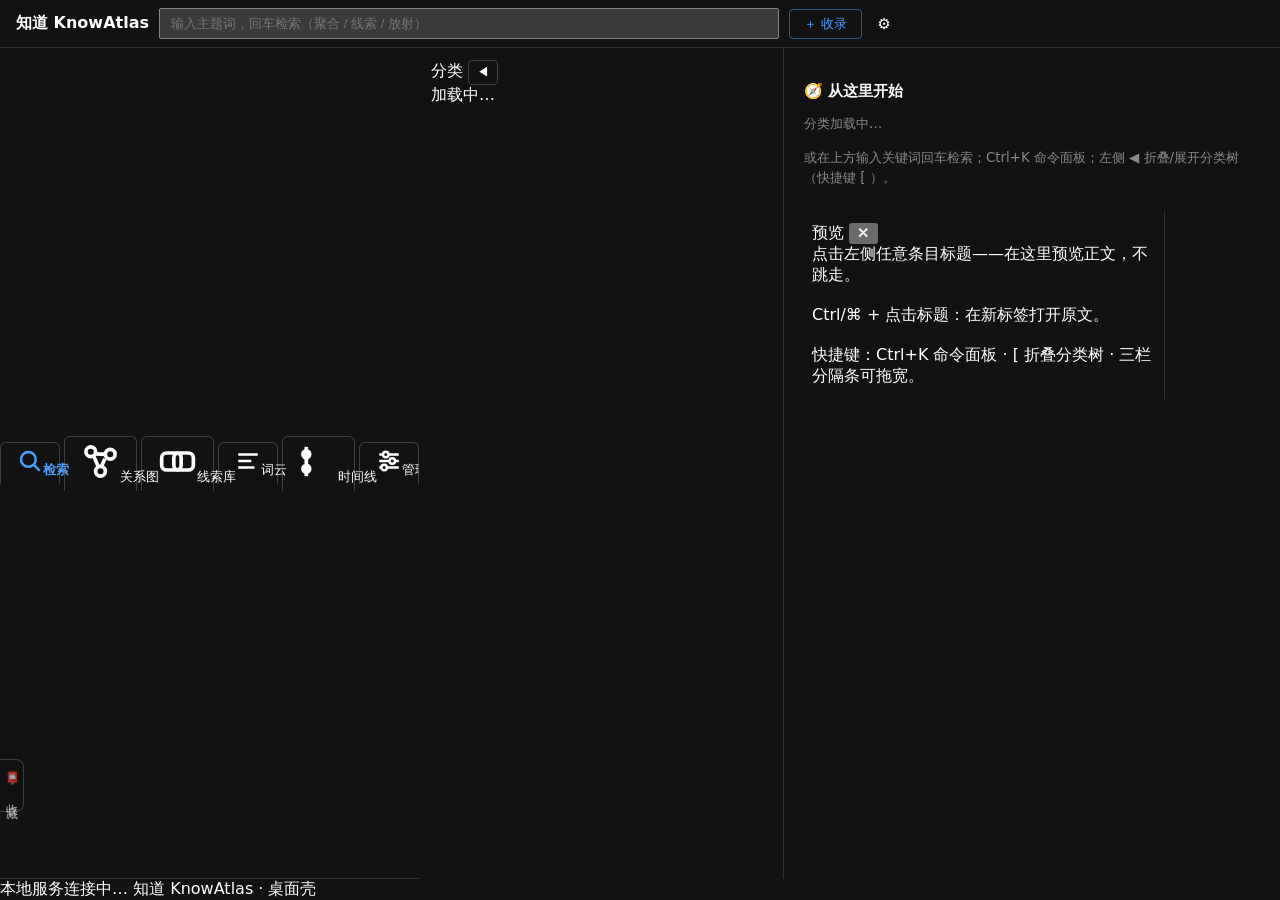
==== src/knowatlas/web/static/index.html @ 65f080da "feat(web)：条目原文站内代理——file:// 条目「打开原文」真能打开（653/1） 用户报障「反查可溯源，但打不开」：反查面板把 file://<roots 相对路径> 原样塞 href，" ====
<!doctype html>
<html lang="zh-CN">
<head>
<meta charset="utf-8">
<title>知道 KnowAtlas</title>
<style>
  :root { color-scheme: dark; }
  body { font-family: system-ui, "Microsoft YaHei", sans-serif; margin: 0;
         display: flex; flex-direction: column; height: 100vh; overflow: hidden; }
  /* 顶栏（第五十九批页签化）：品牌 + 全局搜索 + 收录 + 设置 */
  #topbar { display: flex; gap: 10px; align-items: center; padding: 8px 16px;
            border-bottom: 1px solid #8884; flex: none; }
  #brand { font-weight: 700; font-size: 16px; white-space: nowrap; }
  #search { flex: 1; max-width: 620px; box-sizing: border-box; padding: 6px 10px; }
  #ingest-btn { cursor: pointer; border: 1px solid #4a9eff88; border-radius: 4px;
                background: transparent; color: #4a9eff; font-size: 13px;
                padding: 5px 14px; white-space: nowrap; }
  #side-collapse { cursor: pointer; border: 1px solid #8886; border-radius: 4px;
                   background: transparent; color: inherit; font-size: 12px;
                   padding: 3px 8px; flex: none; }
  #settings { position: relative; flex: none; }
  #settings summary { cursor: pointer; list-style: none; font-size: 15px; padding: 2px 6px; }
  #settings summary::-webkit-details-marker { display: none; }
  #settings > div { position: absolute; right: 0; top: 28px; z-index: 80;
                    background: Canvas; border: 1px solid #8888; border-radius: 8px;
                    padding: 10px 14px; box-shadow: 0 2px 10px #0003; white-space: nowrap;
                    font-size: 13px; }
  /* 左栏：仅分类树（58 批默认折叠纪律保留，折叠键在顶栏） */
  #layout { display: flex; flex: 1; min-height: 0; }
  aside { width: 340px; flex: none; overflow: auto; border-inline-end: 1px solid #8884;
          padding: 12px; }
  body.side-hide aside { display: none; }
  aside small { color: #888; }
  main { flex: 1; display: flex; flex-direction: column; min-width: 0;
         padding: 0 16px 16px; overflow: hidden; }
  /* 页签行（第五十九批）：检索默认 / 关系图 / 串联 / 词云 / 时间线 / 管理 */
  #view-tabs { display: flex; gap: 4px; align-items: center; flex: none;
               border-bottom: 1px solid #8884; overflow-x: auto; }
  .vtab { cursor: pointer; border: 1px solid #8886; border-bottom: none;
          border-radius: 6px 6px 0 0; background: transparent; color: inherit;
          font-size: 13px; padding: 5px 16px; white-space: nowrap; flex: none; }
  .vtab.on { border-bottom: 1px solid Canvas; margin-bottom: -1px;
             font-weight: 600; color: #4a9eff; }
  .view { flex: 1; min-height: 0; overflow: auto; padding-top: 10px; }
  .view[hidden] { display: none; }
  .view iframe { width: 100%; height: 100%; border: 0; display: block; }
  #view-graph, #view-thread { padding-top: 0; }
  small { color: #888; }
  /* 管理页二级页签（第五十九批：暂存/待清理/失效/老化/已舍弃/数据管理集中；批次 70 后「时效」更名「老化」） */
  #mgmt-tabs { display: flex; gap: 4px; flex-wrap: wrap; margin-bottom: 2px; }
  .mtab { cursor: pointer; border: 1px solid #8886; border-radius: 4px;
          background: transparent; color: inherit; font-size: 12px; padding: 3px 12px; }
  .mtab.on { border-color: #4a9eff; color: #4a9eff; font-weight: 600; }
  /* 工作台子页签（检索视图内：聚合结果 / 线索 / 放射） */
  .wb-tab { cursor: pointer; border: 1px solid #8886; border-radius: 4px 4px 0 0;
            background: transparent; color: inherit; font-size: 13px; padding: 4px 12px; }
  .wb-tab.on { border-bottom-color: transparent; font-weight: 600; color: #4a9eff; }
  #wb-tabs { display: flex; gap: 4px; align-items: center; margin: 10px 0 0;
             border-bottom: 1px solid #8884; padding-bottom: 0; }
  #wb-tabs button { cursor: pointer; }
  #wb-solidify { border: 1px solid #4a9eff55; border-radius: 4px; background: none;
                 color: #4a9eff; font-size: 12px; padding: 3px 10px; margin-bottom: 4px; }
  #wb-body { padding-top: 10px; }
  .wb-radiate-focus { font-weight: 700; margin-bottom: 6px; }
  .wb-channel { margin: 10px 0 4px; font-size: 12px; color: #888;
                border-bottom: 1px dashed #8884; padding-bottom: 2px; }
  .wb-focus-btn { cursor: pointer; border: 1px solid #8886; border-radius: 4px;
                  background: transparent; color: inherit; font-size: 11px;
                  padding: 0 6px; margin-left: 6px; }
  .tree-node { margin: 2px 0 2px 12px; }
  .tree-node > .row { display: flex; align-items: center; gap: 6px; }
  .tree-node > .row > .name { cursor: pointer; }
  .tree-node > .row > .name:hover { text-decoration: underline; }
  .tree-node > .row > .name.active { font-weight: 700; }
  .tree-node > .row > .name.empty { opacity: .5; font-style: italic; }
  .tree-node > .row > .ops { display: none; gap: 2px; }
  .tree-node > .row:hover > .ops { display: inline-flex; }
  .ops button { cursor: pointer; border: 1px solid #8886; border-radius: 4px;
                background: transparent; color: inherit; font-size: 11px;
                padding: 0 4px; }
  .crumb { margin-bottom: 10px; }
  /* 空状态首页（大类快捷入口） */
  #home-board { padding: 24px 4px; }
  #home-board .hb-title { font-size: 15px; font-weight: 600; margin-bottom: 14px; }
  #home-board .hb-cats { display: flex; flex-wrap: wrap; gap: 8px; margin-bottom: 14px; max-width: 720px; }
  #home-board .hb-cats button { cursor: pointer; padding: 8px 14px; border-radius: 6px;
    border: 1px solid #8886; background: transparent; color: inherit; font-size: 13px; }
  #home-board .hb-cats button:hover { border-color: #4a9eff; color: #4a9eff; }
  #home-board .hb-cats button .n { opacity: .55; font-size: 11px; margin-left: 6px; }
  .crumb span { cursor: pointer; color: #4a9eff; }
  .entry { margin: 8px 0; padding: 6px 8px; border: 1px solid #8884; border-radius: 6px; }
  .entry a { font-weight: 600; }
  /* 知识集分组（第六十批）：组头 = 成员自身信号（共享词/分类/host/摘句） */
  .set-group { border: 1px solid #8884; border-inline-start: 3px solid #4a9eff;
               border-radius: 6px; padding: 6px 10px 2px; margin: 12px 0; }
  .set-head { display: flex; flex-wrap: wrap; gap: 4px 6px; align-items: baseline;
              margin-bottom: 4px; }
  .set-head .badge { margin-left: 0; }
  .sig-word { color: #2b8fb3; border-color: #2b8fb366; }
  .sig-category { color: #4a9eff; border-color: #4a9eff66; }
  .sig-host { color: #8d5aa8; border-color: #8d5aa866; }
  .set-excerpt { font-size: 12px; color: #888; margin: 2px 0 8px; }
  .set-note { display: block; margin-bottom: 6px; }
  /* 分类浏览集分组切换条（批次 72 ①） */
  .cat-agg-bar { display: flex; align-items: center; gap: 10px; margin-bottom: 6px; }
  .cat-agg-bar button { cursor: pointer; font-size: 12px; color: #4a9eff;
                        background: none; border: 1px solid #4a9eff55;
                        border-radius: 4px; padding: 1px 8px; }
  .cat-agg-bar .set-note { margin-bottom: 0; }
  .badge { display: inline-block; font-size: 11px; border: 1px solid #8886;
           border-radius: 4px; padding: 0 4px; margin-left: 6px; color: #888; }
  .cat-chip { display: inline-block; font-size: 11px; color: #4a9eff;
              border: 1px dashed #4a9eff66; border-radius: 4px; padding: 0 6px;
              margin-left: 6px; cursor: pointer; }
  .cat-chip:hover { background: #4a9eff22; }
  /* 脑图内路径面包屑（批次 68）：emmx 节点条目的同图上下文 */
  .mind-path { display: inline-block; font-size: 11px; color: #c58aff;
               border: 1px dotted #c58aff55; border-radius: 4px;
               padding: 0 6px; margin-left: 6px; }
  /* ③默认聚合呈现（批次 67）：条目=方案级，点级收进可展开区（两层形态共存） */
  .pt-block { margin-top: 3px; font-size: 12px; }
  .pt-toggle { color: #35c28f; cursor: pointer; user-select: none; }
  .pt-toggle:hover { text-decoration: underline; }
  .pt-item { border-left: 2px solid #35c28f66; margin: 5px 0; padding: 2px 0 2px 8px; }
  .pt-item .badge { margin-left: 4px; }
  .pt-text { color: #aaa; white-space: pre-wrap; word-break: break-word;
             max-height: 180px; overflow-y: auto; margin-top: 2px; }
  /* ④一键合并/拆开（批次 67）：emmx 形态人工裁决按钮（hover 显现，同 move-btn） */
  .rejudge-btn { cursor: pointer; border: 1px solid #d5a02199; border-radius: 4px;
              background: transparent; color: #d5a021; font-size: 11px;
              padding: 0 6px; margin-left: 6px; display: none; }
  .entry:hover .rejudge-btn { display: inline-block; }
  .tree-node > .row > .name.flash { animation: catflash 1.1s ease 2; }
  @keyframes catflash { 0%, 100% { background: transparent; }
                        45% { background: #4a9eff55; } }
  .move-btn, .reject-btn { cursor: pointer; border: 1px solid #8886; border-radius: 4px;
              background: transparent; color: inherit; font-size: 11px;
              padding: 0 6px; margin-left: 6px; display: none; }
  .entry:hover .move-btn, .entry:hover .reject-btn { display: inline-block; }
  .confirm-btn { cursor: pointer; border: 1px solid #4a9eff66; border-radius: 4px;
              background: transparent; color: #4a9eff; font-size: 11px;
              padding: 0 6px; margin-left: 6px; display: none; }
  .entry:hover .confirm-btn { display: inline-block; }
  /* 人工校正：拖拽落点提示 + 多选模式（第五十二批） */
  .tree-node > .row > .name.drop-hint { outline: 2px dashed #4a9eff; outline-offset: 1px; }
  .entry { cursor: default; }
  .entry .sel-cb { display: none; margin-right: 6px; vertical-align: -2px; }
  body.multiselect .entry .sel-cb { display: inline-block; }
  #bulk-bar { position: fixed; left: 50%; transform: translateX(-50%); bottom: 14px;
              background: Canvas; border: 1px solid #8888; border-radius: 8px;
              padding: 8px 14px; display: none; gap: 10px; align-items: center;
              box-shadow: 0 2px 10px #0003; z-index: 50; font-size: 13px; }
  body.multiselect #bulk-bar, #bulk-bar.has-sel { display: flex; }
  /* 批次 106：页面新鲜度——与服务器 Last-Modified 对不上就标红，防「改了看不到」 */
  #st-build { font-size: 11px; color: var(--text-3); }
  #st-build.stale { color: #e5534b; font-weight: 600; }
  #bulk-bar button { cursor: pointer; border: 1px solid #8886; border-radius: 4px;
                     background: transparent; color: inherit; padding: 2px 10px; }
  #bulk-bar button.primary { border-color: #4a9eff88; color: #4a9eff; }
  #filter { margin: 8px 0; }
  /* 待审区（批次 103）：书签批量审查工具条 / 分组头 / 下一步提示 */
  .pt-bar { display: flex; gap: 8px; align-items: center; flex-wrap: wrap;
            margin: 6px 0 8px; font-size: 12px; }
  .pt-bar input[type=text] { padding: 3px 8px; border: 1px solid #8886; border-radius: 4px;
                             background: transparent; color: inherit; min-width: 220px; font-size: 12px; }
  .pt-bar select { padding: 3px 6px; border: 1px solid #8886; border-radius: 4px;
                   background: Canvas; color: inherit; font-size: 12px; }
  .pt-bar button, .pt-grp button { cursor: pointer; border: 1px solid #8886; border-radius: 4px;
                                   background: transparent; color: inherit; padding: 2px 8px; font-size: 12px; }
  .pt-grp { display: flex; gap: 8px; align-items: center; margin: 12px 0 4px;
            padding-bottom: 3px; border-bottom: 1px dashed #8884;
            font-size: 12px; color: var(--text-3); }
  .pt-grp b { font-weight: 600; color: var(--text-2, inherit); }
  .pt-next { border: 1px solid #4a9eff88; border-radius: 6px; padding: 8px 10px;
             margin: 6px 0 10px; font-size: 12px; line-height: 1.8; background: #4a9eff12; }
  .pt-next code { display: block; font-size: 12px; margin: 2px 0; }
  /* 词云视图（第四十三批） */
  .cloud-scope { font-size: 13px; margin: 4px 0 10px; }
  .cloud-cats { margin-bottom: 12px; }
  .cloud-cat { cursor: pointer; margin: 0 6px 6px 0; padding: 4px 10px; font-size: 13px;
               border: 1px solid #8886; border-radius: 12px; background: transparent;
               color: inherit; }
  .cloud-cat:hover { border-color: #4a9eff; color: #4a9eff; }
  .cloud-words { line-height: 1.9; margin-bottom: 12px; }
  .cloud-word { cursor: pointer; margin: 0 10px 4px 0; display: inline-block; }
  .cloud-word:hover { text-decoration: underline; }
  #cloud-facet .entry { margin: 4px 0; }
  /* 时间线视图（第四十四批） */
  .tl-scope { font-size: 13px; margin: 4px 0 10px; }
  .tl-gran { cursor: pointer; margin: 0 4px; padding: 2px 8px; font-size: 12px;
             border: 1px solid #8886; border-radius: 10px; background: transparent; color: inherit; }
  .tl-gran.on { border-color: #4a9eff; color: #4a9eff; }
  #tl-chart { width: 100%; height: 280px; margin: 4px 0 10px; }
  .tl-stale { font-size: 13px; margin-top: 14px; border-top: 1px solid #8884; padding-top: 10px; }
  .tl-branch { display: flex; align-items: center; gap: 8px; margin: 5px 0; flex-wrap: wrap; }
  .tl-branch .nm { font-weight: 600; }
  .tl-branch .age { color: #d1495b; font-size: 12px; }
  .tl-locate { cursor: pointer; font-size: 12px; padding: 2px 8px;
               border: 1px solid #8886; border-radius: 10px; background: transparent; color: inherit; }
  .tl-locate:hover { border-color: #4a9eff; color: #4a9eff; }
  #tl-bucket .entry { margin: 4px 0; }
  /* bookmarklet 左缘小书签坞（第五十九批）：默认收缩、悬停展开（用户批注） */
  #bm-dock { position: fixed; left: 0; bottom: 88px; z-index: 70; }
  #bm-tab { writing-mode: vertical-rl; letter-spacing: 3px; font-size: 12px;
            background: Canvas; border: 1px solid #8888; border-left: none;
            border-radius: 0 8px 8px 0; padding: 10px 3px; cursor: pointer; opacity: .7; }
  #bm-dock:hover #bm-tab { opacity: 1; }
  #bm-panel { display: none; position: absolute; left: 26px; bottom: 0; width: 260px;
              background: Canvas; border: 1px solid #8888; border-radius: 8px;
              padding: 10px 12px; box-shadow: 0 2px 10px #0003; font-size: 13px; }
  #bm-dock:hover #bm-panel, #bm-dock.dragging #bm-panel { display: block; }
  #bm-panel a { display: block; margin: 6px 0; }
  dialog { border: 1px solid #8888; border-radius: 8px; padding: 16px;
           background: Canvas; color: CanvasText; min-width: 320px; }
  dialog::backdrop { background: rgba(0,0,0,.5); }
  dialog input { width: 100%; box-sizing: border-box; padding: 6px; margin: 8px 0; }
  dialog .btns { display: flex; gap: 8px; justify-content: flex-end; }
  dialog button { cursor: pointer; padding: 4px 12px; }
</style>
<link rel="stylesheet" href="/tokens.css">
<link rel="stylesheet" href="/components.css">
<link rel="stylesheet" href="/ui.css">
</head>
<body>
<header id="topbar">
  <span class="tb-drag pywebview-drag-region" id="brand">知道 KnowAtlas</span>
  <input id="search" placeholder="输入主题词，回车检索（聚合 / 线索 / 放射）" autocomplete="off">
  <button id="ingest-btn" title="同 kadd：抓正文 → 归类 → 索引">＋ 收录</button>
  <details id="settings">
    <summary title="设置">⚙</summary>
    <div>
      <label style="display:block;cursor:pointer;user-select:none">
        <input type="checkbox" id="show-empty-cats"> 显示空分类
      </label>
    </div>
  </details>
  <span class="tb-drag tb-spacer pywebview-drag-region"></span>
  <span class="win-ctrls" id="win-ctrls" hidden>
    <button class="wc-btn" id="wc-min" title="最小化">
      <svg width="11" height="11" viewBox="0 0 12 12"><path d="M1 6h10" stroke="currentColor" stroke-width="1"/></svg>
    </button>
    <button class="wc-btn" id="wc-max" title="最大化 / 还原">
      <svg width="11" height="11" viewBox="0 0 12 12"><rect x="1.5" y="1.5" width="9" height="9" rx="1.5" fill="none" stroke="currentColor" stroke-width="1"/></svg>
    </button>
    <button class="wc-btn wc-close" id="wc-close" title="关闭">
      <svg width="11" height="11" viewBox="0 0 12 12"><path d="M2.5 2.5l7 7M9.5 2.5l-7 7" stroke="currentColor" stroke-width="1"/></svg>
    </button>
  </span>
</header>
<div id="layout">
<nav id="view-tabs">
  <button class="vtab on" data-view="search"><svg viewBox="0 0 16 16" fill="none" stroke="currentColor" stroke-width="1.5"><circle cx="7" cy="7" r="4.5"/><path d="M10.5 10.5 14 14"/></svg>检索</button>
  <button class="vtab" data-view="graph"><svg viewBox="0 0 16 16" fill="none" stroke="currentColor" stroke-width="1.5"><circle cx="4" cy="4" r="2"/><circle cx="12" cy="5" r="2"/><circle cx="8" cy="12" r="2"/><path d="M5.8 4.9 10.2 5.1M5.3 5.9 7 10M9.8 6.9 8.4 10"/></svg>关系图</button>
  <button class="vtab" data-view="thread"><svg viewBox="0 0 16 16" fill="none" stroke="currentColor" stroke-width="1.5"><rect x="1.5" y="4.5" width="8" height="7" rx="2"/><rect x="6.5" y="4.5" width="8" height="7" rx="2"/></svg>线索库</button>
  <button class="vtab" data-view="cloud"><svg viewBox="0 0 16 16" fill="none" stroke="currentColor" stroke-width="1.5"><path d="M2 4h12M2 8h8M2 12h10"/></svg>词云</button>
  <button class="vtab" data-view="timeline"><svg viewBox="0 0 16 16" fill="none" stroke="currentColor" stroke-width="1.5"><path d="M3 2v12"/><circle cx="3" cy="5" r="1.4"/><circle cx="3" cy="11" r="1.4"/></svg>时间线</button>
  <button class="vtab" data-view="mgmt"><svg viewBox="0 0 16 16" fill="none" stroke="currentColor" stroke-width="1.5"><path d="M2 4h12M2 8h12M2 12h12"/><circle cx="6" cy="4" r="1.7" fill="#12151C"/><circle cx="10" cy="8" r="1.7" fill="#12151C"/><circle cx="5" cy="12" r="1.7" fill="#12151C"/></svg>管理</button>
</nav>
<aside>
  <div class="side-head">
    <span class="side-title" title="分类树：点击下钻；悬停节点出现管理按钮；可拖条目到节点改挂">分类</span>
    <button id="side-collapse" title="收起分类树（快捷键 [ ）">◀</button>
  </div>
  <div id="tree">加载中…</div>
</aside>
<div class="col-split" id="side-split" title="拖动调整分类树宽度"></div>
<main>
  <section id="view-search" class="view view-split">
    <div id="search-col">
      <div id="crumb"></div>
      <select id="filter" style="display:none">
        <option value="">全部来源</option>
        <option value="bookmark">书签</option>
        <option value="manual">手动</option>
      </select>
      <!-- 空状态首页（2026-10-22 用户抽检反馈「啥也没有」）：左栏收起时
           主区给大类快捷入口兜底——点击展开左栏并进入该类；任何检索/分类交互后整板被
           renderEntries 覆盖，不再复活（与原一行提示同生命周期） -->
      <div id="hits" class="entry-host">
        <div id="home-board">
          <div class="hb-title">🧭 从这里开始</div>
          <div id="hb-cats" class="hb-cats"><small>分类加载中…</small></div>
          <small>或在上方输入关键词回车检索；Ctrl+K 命令面板；左侧 ◀ 折叠/展开分类树（快捷键 [ ）。</small>
        </div>
      </div>
    </div>
    <div class="col-split" id="pv-split" title="拖动调整预览面板宽度"></div>
    <!-- 预览面板（第七十五批：原对话框改为右侧常驻栏——默认展开，可收起；
         点任意条目标题在此预览正文，不跳走；⌘/Ctrl+点击仍在新标签打开原文） -->
    <aside id="preview-panel">
      <div class="pv-head">
        <span class="pv-title" id="pv-title">预览</span>
        <a class="pv-open" id="pv-open" href="#" target="_blank" rel="noopener" hidden>打开原文 ↗</a>
        <button class="pv-close" id="pv-close" title="收起预览面板（命令面板里可重新打开）">✕</button>
      </div>
      <div id="pv-meta"></div>
      <div id="pv-mtree" hidden></div>
      <div id="pv-empty">点击左侧任意条目标题——在这里预览正文，不跳走。<br><br>Ctrl/⌘ + 点击标题：在新标签打开原文。<br><br>快捷键：Ctrl+K 命令面板 · [ 折叠分类树 · 三栏分隔条可拖宽。</div>
      <pre id="pv-body" hidden></pre>
    </aside>
  </section>
  <section id="view-graph" class="view" hidden>
    <iframe id="graph-frame" data-src="/graph.html" title="知识关系图"></iframe>
  </section>
  <section id="view-thread" class="view" hidden>
    <iframe id="thread-frame" data-src="/thread.html" title="线索库"></iframe>
  </section>
  <section id="view-cloud" class="view" hidden>
    <div id="cloud-view" class="entry-host"></div>
  </section>
  <section id="view-timeline" class="view" hidden>
    <div id="timeline-view" class="entry-host"></div>
  </section>
  <section id="view-mgmt" class="view" hidden>
    <nav id="mgmt-tabs">
      <button class="mtab" data-sub="staged">📥 暂存区</button>
      <button class="mtab" data-sub="pending">🆕 待审</button>
      <button class="mtab" data-sub="nonk">🔬 待清理</button>
      <button class="mtab" data-sub="dead">☠️ 失效链接</button>
      <button class="mtab" data-sub="fresh">⏳ 老化候选</button>
      <button class="mtab" data-sub="errata">🩹 勘误裁决</button>
      <button class="mtab" data-sub="rejected">🗑️ 已舍弃</button>
      <button class="mtab" data-sub="data">🛠 数据管理</button>
    </nav>
    <label id="ms-entry" title="进入多选模式：条目左侧出现复选框，底部浮动条提供 转正 / 舍弃 / 合并 / 移到 / AI 起名"
           style="display:inline-flex;align-items:center;gap:5px;font-size:12px;
                  margin:6px 0 0;cursor:pointer;color:var(--text-3)">
      <input type="checkbox" id="ms-entry-cb"> 多选（批量操作）
    </label>
    <div id="mgmt-desc" style="font-size:12px;color:var(--text-3);margin:8px 0"></div>
    <div id="mgmt-body" class="entry-host"></div>
  </section>
</main>
</div>
<footer class="shell-status">
  <span class="st-dot" id="st-dot"></span>
  <span id="st-text">本地服务连接中…</span>
  <span id="st-build" title="页面文件的构建时间；标红说明浏览器里还是旧页面，Ctrl+F5 刷新"></span>
  <span class="st-sp"></span>
  <span>知道 KnowAtlas · 桌面壳</span>
</footer>
<div id="bulk-bar">
  <label style="cursor:pointer"><input type="checkbox" id="ms-toggle" style="vertical-align:-2px"> 多选</label>
  <span id="ms-count">已选 0</span>
  <button id="ms-move" class="primary">移到…</button>
  <button id="ms-activate" title="批量转正：待审→入库消费面（批次 68）">✅ 转正</button>
  <button id="ms-reject" title="批量舍弃：→ 已舍弃，30 天冷却可反悔">🗑 舍弃</button>
  <button id="ms-merge" title="合并为一条（批次 71）：选中的第一条为主条目，其余的链接/知识点/分类全部归它，主条目之外的置已舍弃">⇒合并</button>
  <button id="ms-autoname" title="AI 起名（批次 71）：按正文生成知识化短名（默认提示词，可改）；已有名字的跳过">✨AI 起名</button>
  <button id="ms-cancel">取消</button>
</div>
<!-- 命令面板（第七十五批：Ctrl/Cmd+K）。pywebview 原生应用菜单仅 macOS 生效
     （__app__），Windows 桌面壳不可用且菜单栏形态过时——命令面板是替代入口，
     全部派发既有函数，零业务改动。 -->
<div id="cmdk" hidden>
  <div class="cmdk-box">
    <input id="cmdk-input" placeholder="输入命令…（↑↓ 选择 · 回车执行 · Esc 关闭）" autocomplete="off">
    <div id="cmdk-list"></div>
  </div>
</div>
<!-- 三栏拖拽期全屏掩体：拦截 mousemove，防 graph/thread iframe 吞事件 -->
<div id="resize-mask" hidden></div>
<!-- 预览面板收起后的右缘还原键 -->
<button id="pv-restore" hidden title="展开预览面板">◀ 预览</button>
<!-- bookmarklet 左缘小书签坞（第五十九批）：默认收缩到左缘，悬停展开显示用途；
     拖到书签栏后任意网页一键收录。拖拽期间保持展开。 -->
<div id="bm-dock">
  <div id="bm-tab" title="收藏小书签">📮 收藏</div>
  <div id="bm-panel">
    <b>📮 收藏小书签</b>
    <a id="bookmarklet" href="#" title="把本链接拖到浏览器书签栏">📮 收藏小书签（拖到书签栏）</a>
    <small>拖到浏览器书签栏后，在任意网页点它一下即收进本库（走同 kadd 的抓取 → 归类链路）。</small>
  </div>
</div>
<dialog id="move-dialog">
  <form method="dialog" id="move-form">
    <div id="move-title" style="font-weight:600"></div>
    <input id="move-input" list="catlist" placeholder="输入或从列表选择分类路径" autocomplete="off">
    <datalist id="catlist"></datalist>
    <label style="display:block;font-size:12px;margin-top:6px;cursor:pointer">
      <input type="checkbox" id="move-keep" style="vertical-align:-2px"> 保留原挂接（多父挂接——同一知识挂到多个分支）
    </label>
    <div class="btns">
      <button type="button" id="move-cancel">取消</button>
      <button type="submit" id="move-ok">确定</button>
    </div>
  </form>
</dialog>
<dialog id="ingest-dialog">
  <div style="font-weight:600;margin-bottom:4px">＋ 收录网页</div>
  <input id="add-url" placeholder="粘贴 http(s) 网址，手动收录（同 kadd：抓正文→归类→入树）" autocomplete="off">
  <div id="add-url-out" style="font-size:12px;color:var(--text-3);margin:8px 0;word-break:break-all"></div>
  <div class="btns">
    <button type="button" id="ingest-close">关闭</button>
    <button type="button" id="add-url-btn">收录</button>
  </div>
</dialog>
<script src="/ui.js?v=20261026"></script>
<script src="/vendor/echarts.min.js"></script>
<script>
// 原文链接口径（2026-10-26 P4 后置项 B，实现见 ui.js）：file:// 走站内代理
// /api/entries/<id>/file，http(s) 直开，emmx:// 等不出链接（退化为纯文本）。
// 兜底：ui.js 被浏览器缓存成旧版时不至于整页 TypeError（退化为不出链接）。
const rawHref = ka.rawHref || (() => "");
const linkOrText = ka.linkOrText || (function (href, labelHtml, attrs) {
  return href
    ? '<a href="' + href + '" target="_blank" rel="noopener"' + (attrs || "") + ">"
      + labelHtml + "</a>"
    : "<span>" + labelHtml + "</span>";
});
let pathToId = {};     // 派生路径 → 分类 id（供移动/合并输入目标）
let currentCat = null; // 当前选中分类 id
let refreshCurrent = null; // 当前视图刷新器——写操作成功后局部刷新，不跳转
let showEmptyCats = localStorage.getItem("knowatlas-show-empty") === "1"; // 空分类默认不占视线
let curView = "search";    // 当前顶层页签
let mgmtCurrent = "staged"; // 管理页当前子页签

function token() { return localStorage.getItem("knowatlas_token") || ""; }
// 页面打开时向服务端要一次同源写凭据（服务端种 HttpOnly Cookie，浏览器自动携带）。
// 令牌由服务端环境变量决定，用户**不需要手工填任何令牌**。
let sessionInfo = {};
async function ensureSession() {
  try { sessionInfo = await (await fetch("/api/session")).json(); } catch { sessionInfo = {}; }
  return sessionInfo;
}
async function writeJSON(url, body) {
  // 兜底：仅当服务端未配置令牌（理论上 serve 启动即自动生成，实践中不会发生）
  if (sessionInfo && sessionInfo.configured === false) {
    const t = await ka.prompt("服务端未读到写令牌环境变量，无法写操作。\n请在启动 serve 的终端查看令牌提示。");
    if (t === null) return { __aborted: true };
    localStorage.setItem("knowatlas_token", t.trim());
  }
  const r = await fetch(url, { method: "POST",
    headers: { "Content-Type": "application/json", "X-KnowAtlas-Token": token() },
    body: JSON.stringify(body) });
  const data = await r.json().catch(() => ({}));
  if (r.status === 403 && data && data.error && data.error.code === "FORBIDDEN") {
    // 凭据失效（例如 serve 重启后换了令牌）——重取一次会话再试，仍失败才提示
    await ensureSession();
    const retry = await fetch(url, { method: "POST",
      headers: { "Content-Type": "application/json" }, body: JSON.stringify(body) });
    if (retry.ok) return retry.json();
  }
  // 非 2xx 且无 error 字段（FastAPI 默认 404/500 是 {"detail": ...}）——
  // 规范化成 error 结构，防调用方 !res.error 误判成功（第五十一批修：
  // confirm-category 404 在旧后端进程上曾显示"✓已确认"假成功）
  if (!r.ok && data && !data.error) {
    data.error = { code: "HTTP_" + r.status, message: data.detail || ("HTTP " + r.status) };
  }
  return data;
}

async function loadTree() {
  const data = await (await fetch("/api/tree")).json();
  pathToId = {};
  // 下拉（移动/合并目标）只收非空分类——把条目搬进/合进空分类没有意义；
  // count 缺失（旧后端进程）时放行，不误杀
  const collect = (nodes) => { for (const n of nodes) {
    if (n.count === undefined || n.count > 0) pathToId[n.path] = n.id;
    collect(n.children); } };
  collect(data.tree);
  document.getElementById("catlist").innerHTML =
    Object.keys(pathToId).map(p => `<option value="${p}">`).join("");
  const box = document.getElementById("tree");
  box.textContent = "";
  const render = (nodes, parent, prefix) => {
    for (const n of nodes) {
      if (n.count === 0 && !showEmptyCats) continue;  // 空枝默认隐藏（count 缺失≠空，防旧后端误杀）
      const div = document.createElement("div");
      div.className = "tree-node";
      const row = document.createElement("div"); row.className = "row";
      const name = document.createElement("span");
      const path = prefix ? `${prefix}/${n.name}` : n.name;
      name.className = "name" + (n.id === currentCat ? " active" : "")
                     + (n.count === 0 ? " empty" : "");
      if (n.count === 0) name.title = "该分类（含子分类）下暂无 active 条目";
      name.textContent = n.name;
      name.onclick = () => showCategory(n.id);
      nodeEls[n.id] = name;  // 双向联动②：供条目徽标点击时定位
      name.dataset.path = path;  // 拖拽落点（第五十二批）：条目拖到节点=改挂该分类
      name.addEventListener("dragover", e => { e.preventDefault(); name.classList.add("drop-hint"); });
      name.addEventListener("dragleave", () => name.classList.remove("drop-hint"));
      name.addEventListener("drop", e => {
        e.preventDefault(); name.classList.remove("drop-hint");
        const ids = JSON.parse(e.dataTransfer.getData("text/knowatlas-ids") || "[]");
        if (ids.length) opRecategorize(ids, "", path);
      });
      const ops = document.createElement("span"); ops.className = "ops";
      const mk = (label, title, fn) => {
        const b = document.createElement("button");
        b.textContent = label; b.title = title; b.onclick = (e) => { e.stopPropagation(); fn(n); };
        return b;
      };
      ops.appendChild(mk("＋", "新建子分类", opAddChild));
      ops.appendChild(mk("✎", "重命名", opRename));
      ops.appendChild(mk("⇄", "移动到另一分类（输入目标路径）", opMove));
      ops.appendChild(mk("⇒", "合并进另一分类（输入目标路径）", opMerge));
      row.appendChild(name); row.appendChild(ops);
      div.appendChild(row);
      parent.appendChild(div);
      render(n.children, div, path);
    }
  };
  render(data.tree, box, "");
  if (!data.tree.length) box.innerHTML = "<small>暂无分类；用 kadd / ksync 收录第一批条目。</small>";
  return data;  // 供启动时空状态首页取大类清单（一次请求两用）
}

// 空状态首页：左栏默认收起时的主区兜底（见 HTML 内注释）；只在启动渲染一次，
// 之后 renderEntries 整体覆盖 #hits，本板自然消失
function renderHomeBoard(topNodes) {
  const cats = document.getElementById("hb-cats");
  if (!cats) return;   // 已被检索/分类结果覆盖
  if (!topNodes.length) { cats.innerHTML = "<small>暂无分类；用顶部「＋ 收录」或 kadd 收录第一批条目。</small>"; return; }
  const total = topNodes.reduce((s, n) => s + (n.count || 0), 0);
  document.getElementById("home-board").querySelector(".hb-title").textContent =
    `🧭 从这里开始——已归类 ${total} 条`;
  cats.innerHTML = "";
  for (const n of topNodes) {
    if (n.count === 0 && !showEmptyCats) continue;
    const b = document.createElement("button");
    b.innerHTML = `${n.name}<span class="n">${n.count || 0}</span>`;
    b.title = `${n.name}：子树 ${n.count || 0} 条，点击进入`;
    b.onclick = () => { sideApply(false); showCategory(n.id); };  // 自动展开左栏（纪律不回退）
    cats.appendChild(b);
  }
  if (!cats.children.length) cats.innerHTML = "<small>各大类暂无条目；先收录。</small>";
}

async function opAddChild(n) {
  const name = await ka.prompt(`在「${n.name}」下新建子分类，名称：`);
  if (!name) return;
  const res = await writeJSON("/api/categories", { name, parent_ids: [n.id] });
  if (!res.__aborted && !res.error) loadTree();
  else if (res.error) ka.toast("失败：" + res.error.message, "error");
}
async function opRename(n) {
  const name = await ka.prompt(`重命名「${n.name}」为：`, n.name);
  if (!name || name === n.name) return;
  const res = await writeJSON(`/api/categories/${n.id}/rename`, { name });
  if (!res.__aborted && !res.error) loadTree();
  else if (res.error) ka.toast("失败：" + res.error.message, "error");
}
async function opMove(n) {
  const p = await ka.prompt(`移动「${n.name}」到目标分类（输入其完整路径如 技术开发/前端；留空 = 移到顶层）：`);
  if (p === null) return;
  const pid = pathToId[p.trim()];
  if (p.trim() && !pid) { ka.toast("目标路径不存在：" + p, "error"); return; }
  const res = await writeJSON(`/api/categories/${n.id}/move`, { parent_ids: pid ? [pid] : [] });
  if (!res.__aborted && !res.error) loadTree();
  else if (res.error) ka.toast("失败：" + res.error.message, "error");
}
async function opMerge(n) {
  const p = await ka.prompt(`把「${n.name}」合并进目标分类（其条目与子树并入，本分类删除）。目标完整路径：`);
  if (!p) return;
  const tid = pathToId[p.trim()];
  if (!tid) { ka.toast("目标路径不存在：" + p, "error"); return; }
  if (!(await ka.confirm(`确认把「${n.name}」合并进「${p}」？该操作不可自动撤销。`))) return;
  const res = await writeJSON(`/api/categories/${n.id}/merge`, { target_id: tid });
  if (!res.__aborted && !res.error) { if (currentCat === n.id) currentCat = null; loadTree(); }
  else if (res.error) ka.toast("失败：" + res.error.message, "error");
}

const SRC_LABEL = { folder: "文件", bookmark: "书签", manual: "手动", emmx: "脑图", mail: "邮件", expand: "扩散", opml: "OPML" };
function srcLabel(t) { return SRC_LABEL[t] || t; }
function entryHTML(e) {
  return `<div class="entry" data-id="${e.id}" data-force="${(e.meta && e.meta.force_form) || ""}"><div class="entry-main">`
       + linkOrText(rawHref(e.locator, e.id), e.title,
                    ` class="entry-title-link" data-id="${e.id}"`)
       + `<span class="badge">${srcLabel(e.source_type)}</span>`
       + `<button class="rename-btn" data-id="${e.id}" data-title="${e.title.replace(/"/g, "&quot;")}" title="改名（批次 71：写覆盖层，重同步不冲回）">✏️</button>`
       + `<button class="move-btn" data-id="${e.id}" data-title="${e.title.replace(/"/g, "&quot;")}">⇄改分类</button>`
       + `<button class="reject-btn" data-id="${e.id}" data-title="${e.title.replace(/"/g, "&quot;")}">🚫舍弃</button></div></div>`;
}
// 预览面板（第七十五批：原弹窗对话框改为右侧常驻栏——点条目标题不跳走，
// 面板内显示正文预览+元信息；「打开原文」按钮走原 locator；⌘/Ctrl+点击标题
// 保留原行为（新标签打开链接，见 bindEntryButtons）。
async function openPreview(id) {
  const panel = document.getElementById("preview-panel");
  if (panel.hidden) pvApply(false);   // 收起状态下点条目 → 先展开面板再看内容
  const res = await fetch(`/api/entries/${id}/preview`);
  if (!res.ok) { ka.toast("预览失败：" + res.status, "error"); return; }
  const d = await res.json();
  document.getElementById("pv-title").textContent = d.title || "(无题)";
  document.getElementById("pv-title").title = d.title || "";
  document.getElementById("pv-meta").innerHTML =
    `<span class="badge">${srcLabel(d.source_type)}</span>`
    + (d.categories || []).map(c => `<span class="badge">📁${c}</span>`).join(" ")
    + (d.extra_locators && d.extra_locators.length
       ? `<span class="badge" title="合并条目的其他来源（entry_locators）">🔗${d.extra_locators.length} 来源</span>` : "")
    + (d.points_count ? `<span class="badge">◆ ${d.points_count} 点</span>` : "")
    + (d.native_path ? `<span class="badge" title="本地路径">${d.native_path}</span>` : "");
  document.getElementById("pv-body").textContent = d.body || "（无正文预览——未抓取或二进制文件。可在数据管理页跑 --fetch-limit 抓正文。）";
  document.getElementById("pv-body").hidden = false;
  document.getElementById("pv-empty").hidden = true;
  const open = document.getElementById("pv-open");
  // file:// 条目 → 站内代理（PDF 直接读，见 ui.js::rawHref）；emmx:// 无可用 href，
  // 下方走站内大纲树；两者都拿不到就藏按钮（批次 37 纪律：不渲染假链接）
  const openHref = rawHref(d.locator, id);
  open.href = openHref || "#";
  open.hidden = !openHref;
  // 脑图大纲树（批次 91）：emmx 整图条目站内树形浏览——读 .emmx 重建树，
  // 不再依赖外部 MindMaster；拉取失败（文件缺失/降级条目）静默回落正文预览。
  const mtree = document.getElementById("pv-mtree");
  if (d.source_type === "emmx" && (d.locator || "").includes("#map")) {
    const r2 = await fetch(`/api/entries/${id}/emmx_tree`);
    if (r2.ok) {
      const t = await r2.json();
      mtree.innerHTML = (t.pages || []).map(p =>
        `<details open><summary>📄 ${_escHtml(p.name)}（${countTree(p.tree)} 节点）</summary>${treeHtml(p.tree)}</details>`).join("")
        + `<div class="pv-mtree-note">大纲树重建自 .emmx（共 ${t.node_count} 节点）——原始结构以源文件为准。</div>`;
      mtree.hidden = false;
      document.getElementById("pv-body").hidden = true;
      return;
    }
  }
  mtree.hidden = true;
}
// 大纲树递归渲染（批次 91）：li + 嵌套 ul；空标题节点显示占位（导入图常见）
function treeHtml(n) {
  if (!n) return "";
  const kids = (n.children || []).map(treeHtml).join("");
  return `<li>${_escHtml(n.title) || "（无标题）"}${kids ? `<ul>${kids}</ul>` : ""}</li>`;
}
function countTree(n) {
  return n ? 1 + (n.children || []).reduce((s, c) => s + countTree(c), 0) : 0;
}
// 改名（批次 71，截图批注「这名字看着不爽」）：prompt 输入新名；空串=清除
// 覆盖回归源标题。写 meta.display_name，前端刷新当前视图。
async function opRename(id, oldTitle) {
  const name = await ka.prompt(`改名为（留空则清除覆盖、回归源标题）：\n${oldTitle.slice(0, 80)}`, "");
  if (name === null) return;  // 取消
  const res = await writeJSON(`/api/entries/${id}/rename`, { name });
  if (res.__aborted) return;
  if (res.error) { ka.toast("改名失败：" + res.error.message, "error"); return; }
  refreshCurrent();
}
function bindEntryButtons() {
  document.querySelectorAll(".move-btn").forEach(b => b.onclick = () => opRecategorize(b.dataset.id, b.dataset.title));
  document.querySelectorAll(".reject-btn").forEach(b => b.onclick = () => opReject(b.dataset.id, b.dataset.title));
  document.querySelectorAll(".rename-btn").forEach(b => b.onclick = () => opRename(b.dataset.id, b.dataset.title));
  // 标题点击 → 预览面板（批次 71）：拦截默认跳转；修饰键/Ctrl 点击保留原行为（新标签打开链接）
  document.querySelectorAll(".entry-title-link").forEach(a => a.onclick = (ev) => {
    if (ev.ctrlKey || ev.metaKey || ev.shiftKey) return;
    ev.preventDefault();
    openPreview(a.dataset.id);
  });
  // 复制条目 ID（第四十二批）：统一注入到所有带 data-id 的条目行——
  // 检索/词云切面/时间线桶/管理页等全部 entry-host 视图自动获得，无需逐视图改模板。
  // 主要用途：拿 id 跑 ksync --expand <entry_id> 扩散抓取。
  document.querySelectorAll(".entry-host .entry[data-id]").forEach(d => {
    if (d.querySelector(".cid-btn")) return;
    d.insertAdjacentHTML("beforeend",
      `<button class="cid-btn" data-id="${d.dataset.id}" title="复制条目 ID（ksync --expand 等命令用）">🆔</button>`);
  });
  document.querySelectorAll(".cid-btn").forEach(b => b.onclick = () => {
    navigator.clipboard.writeText(b.dataset.id)
      .then(() => { b.textContent = "✓"; setTimeout(() => b.textContent = "🆔", 800); })
      .catch(() => { ka.alert("复制失败，请手动复制条目 ID：\n" + b.dataset.id, "复制失败"); });
  });
  attachCatChips();  // 双向联动②：条目 → 分类定位徽标（所有条目视图统一挂）
  attachPointChips();  // ③默认聚合呈现（批次 67）：点级收进可展开区
  attachRejudgeBtns(); // ④一键合并/拆开（批次 67）：emmx 形态人工裁决按钮
  attachFormBtns();  // 条目级拆/合覆盖（批次 70）：非 emmx 文档形态强制
}
// 双向联动②：条目列表点「📁分类路径」徽标 → 左树滚动定位 + 闪烁高亮。
// （双向联动①：点树节点 → 右侧条目列表，showCategory 已有）
const nodeEls = {};  // 分类 id → 树节点元素（loadTree 渲染时登记）
function highlightInTree(catId) {
  const el = nodeEls[catId];
  if (!el) return;  // 未渲染（被空枝过滤等）→ 静默跳过
  el.scrollIntoView({ behavior: "smooth", block: "center" });
  el.classList.remove("flash"); void el.offsetWidth;  // 强制重排以重启动画
  el.classList.add("flash");
  setTimeout(() => el.classList.remove("flash"), 2400);
}
let _catChipsToken = 0;  // 令牌：连续渲染时只认最新一次调用（迟到响应丢弃，
                         // 防徽标叠层——2026-10-22 用户截图批注「几个意思」）
async function attachCatChips() {
  const divs = [...document.querySelectorAll(".entry-host .entry[data-id]")];
  if (!divs.length) return;
  const my = ++_catChipsToken;
  const ids = [...new Set(divs.map(d => d.dataset.id))].slice(0, 100);
  const data = await (await fetch("/api/entries/linkage?ids=" + ids.join(","))).json();
  if (my !== _catChipsToken || !data.linkage) return;  // 已有更新一轮渲染 → 本轮作废
  for (const div of divs) {
    if (div.dataset.catsDone) continue;  // 幂等：同一 div 不重复挂徽标（DOM 重建后标记随节点消失，天然允许重挂）
    div.dataset.catsDone = "1";
    // 脑图内路径面包屑（批次 68，用户批注「人也不知道哪些条目同图，因为啥都看不到」）：
    // emmx 节点条目显示 mind_path——同图上下文可见，一键合并/拆开的决策依据。
    const mp = data.mind_paths && data.mind_paths[div.dataset.id];
    if (mp) div.insertAdjacentHTML("beforeend",
      `<span class="mind-path" title="该条目在脑图中的主题路径（同图条目可一键合并为整图）">🗂 ${mp.split("/").join(" › ")}</span>`);
    const cats = data.linkage[div.dataset.id];
    if (!cats || !cats.length) continue;
    div.insertAdjacentHTML("beforeend", cats.map(c =>
      `<span class="cat-chip" data-cid="${c.category_id}" title="点击在左侧树中定位该分类">📁${c.path}</span>`).join(""));
    // 确认归类（第五十一批回归集）：有挂接的条目注入 ✓ 按钮——把当前主分类
    // （manual 优先，服务端裁决）确认为回归集期望；暂存区条目不注入。
    if (!div.querySelector(".confirm-btn")) div.insertAdjacentHTML("beforeend",
      `<button class="confirm-btn" data-id="${div.dataset.id}" title="确认当前归类正确（进回归集，ktest regress 用）">✓</button>`);
  }
  document.querySelectorAll(".entry-host .cat-chip").forEach(ch =>
    ch.onclick = () => highlightInTree(ch.dataset.cid));
  // 确认归类（第五十一批回归集）：绑定 ✓ 按钮（onclick 赋值幂等，重复绑定
  // 无害；不回调 bindEntryButtons——它尾部调 attachCatChips，会死循环）。
  document.querySelectorAll(".confirm-btn").forEach(b => b.onclick = async () => {
    const res = await writeJSON(`/api/entries/${b.dataset.id}/confirm-category`, {});
    if (!res.__aborted && !res.error) {
      b.textContent = "✓已确认"; setTimeout(() => { b.textContent = "✓"; }, 1200);
    } else if (res.error) ka.toast("确认失败：" + res.error.message, "error");
  });
  // 人工校正（第五十二批）：条目行统一注入多选框 + 拖拽源——所有生成
  // .entry[data-id] 的视图（分类/暂存/检索/词云切面/管理页等）自动生效。
  document.querySelectorAll(".entry-host .entry[data-id]").forEach(d => {
    if (!d.querySelector(".sel-cb")) d.insertAdjacentHTML("afterbegin",
      `<input type="checkbox" class="sel-cb" data-id="${d.dataset.id}" title="加入多选">`);
    d.draggable = true;
    d.ondragstart = (e) => {
      // 已有选择集且当前条目在集内 → 拖整个选择集；否则拖单条
      const checked = currentSelection();
      const ids = checked.includes(d.dataset.id) ? checked : [d.dataset.id];
      e.dataTransfer.setData("text/knowatlas-ids", JSON.stringify(ids));
      e.dataTransfer.effectAllowed = "move";
    };
    const cb = d.querySelector(".sel-cb");
    cb.checked = selection.has(d.dataset.id);
    cb.onchange = () => { cb.checked ? selection.add(d.dataset.id) : selection.delete(d.dataset.id); updateBulkBar(); };
  });
}
// ---- ③默认聚合呈现（批次 67，两层形态共存）：条目=方案级照常展示，点级
// （知识点）收进「◆ N 点 ▸」可展开区——聚合默认、下钻可选，检索零改动。 ----
function _escHtml(s) {
  return String(s).replace(/[&<>"]/g,
    c => ({ "&": "&amp;", "<": "&lt;", ">": "&gt;", '"': "&quot;" }[c]));
}
// 释疑按钮绑定（批次 90 共享：条目视图 pt-item + 检索结果 point-hit 两处渲染面）。
// innerHTML 重建后按钮失效——每次渲染后重新调用；data-bound 防重。
function _bindExplainBtns() {
  document.querySelectorAll(".pt-explain:not([data-bound])").forEach(btn => {
    btn.dataset.bound = "1";
    btn.onclick = async () => {
      const box = btn.closest(".pt-item, .point-hit").querySelector(".pt-explain-box");
      if (!box.hidden) { box.hidden = true; return; }   // 再点收起
      box.hidden = false;
      if (box.dataset.loaded === "1") return;
      box.textContent = "释疑中…（LLM 生成，几秒）";
      try {
        const r = await fetch(`/api/points/${btn.dataset.pid}/explain`,
                              {method: "POST", headers: {"Content-Type": "application/json"}});
        const d = await r.json();
        if (!r.ok) {
          box.textContent = `释疑失败：${(d.error && d.error.message) || r.status}`;
          return;
        }
        box.innerHTML = `<div class="pe-line">💬 ${_escHtml(d.explanation)}</div>`
          + (d.examples ? `<div class="pe-line pe-ex">例：${_escHtml(d.examples)}</div>` : "")
          + (d.cached ? `<small style="opacity:.5">（缓存）</small>` : "");
        box.dataset.loaded = "1";
      } catch (err) {
        box.textContent = "释疑失败：网络错误";
      }
    };
  });
}
let _ptChipsToken = 0;  // 令牌+幂等守卫（同 attachCatChips 徽标竞态教训）
async function attachPointChips() {
  const divs = [...document.querySelectorAll(
    ".entry-host .entry[data-id]:not([data-points-done])")];
  if (!divs.length) return;
  const my = ++_ptChipsToken;
  const ids = [...new Set(divs.map(d => d.dataset.id))].slice(0, 100);
  let data;
  try {
    data = await (await fetch("/api/entries/points?ids=" + ids.join(","))).json();
  } catch { return; }
  if (my !== _ptChipsToken || !data.points) return;
  for (const div of divs) {
    div.dataset.pointsDone = "1";  // 先标记后挂载：无点条目也不重试（防抖动重叠）
    const pts = data.points[div.dataset.id];
    if (!pts || !pts.length) continue;
    div.insertAdjacentHTML("beforeend",
      `<div class="pt-block"><span class="pt-toggle" data-open="0"`
      + ` title="两层形态：条目=方案级，点=知识点级（展开下钻）">◆ ${pts.length} 点 ▸</span>`
      + `<div class="pt-list" hidden>${pts.map(p =>
          `<div class="pt-item"><b>${_escHtml(p.summary || "(无摘要)")}</b>`
          + `<span class="badge">${p.judge || ""}</span>`
          + `<button class="pt-explain" data-pid="${p.id}"`
          + ` title="大白话解释这条知识+给上手示例（LLM，结果缓存）">💬 释疑</button>`
          + `<div class="pt-text">${_escHtml(p.text || "")}`
          + (p.text_len > (p.text || "").length ? `<small>…全文 ${p.text_len} 字见条目原文</small>` : "")
          + `</div><div class="pt-explain-box" hidden></div></div>`).join("")}</div></div>`);
  }
  document.querySelectorAll(".pt-toggle:not([data-bound])").forEach(t => {
    t.dataset.bound = "1";
    t.onclick = () => {
      const list = t.parentElement.querySelector(".pt-list");
      if (!list) return;
      list.hidden = !list.hidden;
      t.textContent = `◆ ${t.textContent.match(/\d+/)?.[0] || ""} 点 ${list.hidden ? "▸" : "▾"}`;
    };
  });
  // 释疑按钮（批次 90）：绑定共享化（检索结果点卡同款，_bindExplainBtns）。
  _bindExplainBtns();
}
// ---- ④一键合并/拆开（批次 67）：emmx 形态人工裁决——判定缓存即裁决入口。
// 整图条目（#map）给「⧉切分」；节点条目（#page/N）给「◫整图」；降级条目
// （#file）不给（解析失败，切分无意义）。POST 后单源 purge 重灌。 ----
function attachRejudgeBtns() {
  document.querySelectorAll(".entry-host .entry[data-id]").forEach(d => {
    const a = d.querySelector("a[href^='emmx://']");
    if (!a || d.querySelector(".rejudge-btn")) return;
    const loc = a.getAttribute("href") || "";
    const m = loc.match(/^emmx:\/\/(.+?)#[^#]*$/);
    if (!m) return;
    const rel = m[1];
    let form, label;
    if (loc.endsWith("#map")) { form = "split"; label = "⧉切分"; }
    else if (/#page\//.test(loc)) { form = "integral"; label = "◫整图"; }
    else return;  // #file 等降级条目：解析失败，重灌也不变形态
    const btn = document.createElement("button");
    btn.className = "rejudge-btn";
    btn.textContent = label;
    btn.title = `人工裁决（④一键合并/拆开）：把「${rel}」重灌为${form === "integral" ? "整图一条（并）" : "按节点切条（拆）"}——改判定缓存+emmx 单源重灌，点层下次 kpoints 自动重抽`;
    btn.onclick = async () => {
      if (!(await ka.confirm(`人工裁决：把「${rel}」重灌为${form === "integral" ? "整图一条" : "按节点切条"}？\n（emmx 单源重灌，数秒；点层下次 kpoints 自动重抽）`))) return;
      btn.disabled = true; btn.textContent = "重灌中…";
      const res = await writeJSON("/api/sources/emmx/rejudge", { rel, form });
      btn.disabled = false; btn.textContent = label;
      if (res.__aborted) return;
      if (res.error) { ka.toast("失败：" + res.error.message, "error"); return; }
      const n = res.emmx && res.emmx.created;
      await ka.alert(`重灌完成：emmx 新建 ${n ?? "?"} 条（purge ${res.purge?.purged ?? "?"} 条旧条目）。\n点层将在下次 kpoints 自动重抽。`, "重灌完成");
      if (typeof refreshCurrent === "function" && refreshCurrent) refreshCurrent();
    };
    d.appendChild(btn);
  });
}
// ---- 条目级拆/合覆盖（批次 70）：非 emmx 文档的形态强制——写 meta.force_form
// → 清该条目点 → 即时重抽（拆=LLM 切点需 llm.enabled；合=整条一点零费用；
// 已覆盖条目给「↺回归」清标记回归规则）。emmx 走源级 rejudge 不在此列；
// bookmark（http 网页无本地正文）不给按钮。 ----
function attachFormBtns() {
  document.querySelectorAll(".entry-host .entry[data-id]").forEach(d => {
    if (d.querySelector(".form-btn")) return;
    const a = d.querySelector("a[href]");
    const href = a ? (a.getAttribute("href") || "") : "";
    if (href.startsWith("emmx://") || href.startsWith("http://") || href.startsWith("https://")) return;
    const cur = d.dataset.force || "";
    if (cur === "split" || cur === "integral") {
      const btn = document.createElement("button");
      btn.className = "form-btn rejudge-btn";
      btn.textContent = "↺回归";
      btn.title = `当前形态覆盖：${cur === "split" ? "强制拆分" : "强制整条"}。点击清除覆盖，回归目录/分类规则判定（点层即时重抽）`;
      btn.onclick = () => entryFormOp(d.dataset.id, "auto", btn, "↺回归");
      d.appendChild(btn);
      return;
    }
    const split = document.createElement("button");
    split.className = "form-btn rejudge-btn";
    split.textContent = "⧉拆";
    split.title = "条目级拆分（批次 70）：本文档强制按知识点切分（meta.force_form=split，LLM 切点，覆盖永久生效——全量重抽也尊重）";
    split.onclick = async () => {
      if (!(await ka.confirm("强制拆分本文档为多个知识点？\n（LLM 切点，需 llm.enabled；覆盖永久生效，点层即时重抽）"))) return;
      entryFormOp(d.dataset.id, "split", split, "⧉拆");
    };
    const merge = document.createElement("button");
    merge.className = "form-btn rejudge-btn";
    merge.textContent = "◫合";
    merge.title = "条目级合并（批次 70）：本文档强制整条即一点（meta.force_form=integral，零 LLM 费用，覆盖永久生效）";
    merge.onclick = async () => {
      if (!(await ka.confirm("强制本文档整条作为一个知识点？\n（零 LLM 费用；覆盖永久生效，点层即时重抽）"))) return;
      entryFormOp(d.dataset.id, "integral", merge, "◫合");
    };
    d.appendChild(split);
    d.appendChild(merge);
  });
}
async function entryFormOp(entryId, form, btn, label) {
  btn.disabled = true;
  const res = await writeJSON(`/api/entries/${entryId}/form`, { form });
  btn.disabled = false;
  if (res.__aborted) return;
  if (res.error) { ka.toast("失败：" + res.error.message, "error"); return; }
  if (res.errors && res.errors.length) {
    await ka.alert("覆盖已写但重抽未产出：" + res.errors.map(e => e.error).join("；") + "\n（下次 kpoints 会自动补抽）", "部分失败");
  } else {
    const n = res.points_created ?? 0;
    ka.toast(form === "auto" ? "已清除覆盖，回归规则判定（重抽完成）。"
      : `完成：${form === "split" ? "拆分" : "整条"}，产 ${n} 个知识点（覆盖已永久生效）。`, "success");
  }
  if (typeof refreshCurrent === "function" && refreshCurrent) refreshCurrent();
}
// 多选模式（第五十二批）：selection 跨视图保留（Set 全局）；勾「多选」开
// 模式（body.multiselect → 条目行显示 checkbox），「移到…」批量改挂，
// 「取消」清空并关模式。视图刷新后 checkbox 由 bindEntryButtons 按集回填。
const selection = new Set();
const currentSelection = () => [...selection];
function updateBulkBar() {
  document.getElementById("ms-count").textContent = `已选 ${selection.size}`;
  // 批次 106：只要有选中就显示浮动条（不依赖是否已进多选模式），
  // 免得「反选」「按组勾」这类旁路把条子漏出来。
  document.getElementById("bulk-bar").classList.toggle("has-sel", selection.size > 0);
}
function clearSelection() {
  selection.clear();
  document.querySelectorAll(".sel-cb").forEach(cb => cb.checked = false);
  updateBulkBar();
}
// 多选模式统一入口（批次 105）：浮动条 #bulk-bar 原先是内联 display:none 且无人
// 负责显示，导致「勾多选」这件事根本做不到——现在由 body.multiselect 控制显隐，
// 管理页顶部另给一个常驻勾选框（#ms-entry-cb），两处状态由本函数同步。
function setMultiSelect(on) {
  const t = document.getElementById("ms-toggle");
  const e = document.getElementById("ms-entry-cb");
  if (t) t.checked = on;
  if (e) e.checked = on;
  document.body.classList.toggle("multiselect", on);
  if (!on) clearSelection();
}
document.getElementById("ms-toggle").onchange = (e) => setMultiSelect(e.target.checked);
document.getElementById("ms-entry-cb")?.addEventListener("change",
  (e) => setMultiSelect(e.target.checked));
document.getElementById("ms-cancel").onclick = () => setMultiSelect(false);
document.getElementById("ms-move").onclick = () => {
  if (!selection.size) { ka.toast("先勾选条目（勾上「多选」后条目前会出现复选框）", "warn"); return; }
  opRecategorize(currentSelection(), "");
};
// 批量转正/舍弃（批次 68，截图痛点「舍弃十个点十次」）：待审/已舍弃/暂存区
// 队列通用——多选后一键流转，每条服务端留痕（bulk_activate/bulk_reject）。
async function bulkStatus(action) {
  if (!selection.size) { ka.toast("先勾选条目（勾上「多选」后条目前会出现复选框）", "warn"); return; }
  const ids = [...selection];
  const verb = action === "activate" ? "转正（进消费面）" : "舍弃（30 天冷却，可反悔）";
  if (!(await ka.confirm(`确认${verb} ${ids.length} 条？`))) return;
  const res = await writeJSON("/api/entries/bulk-status", { ids, action });
  if (res.__aborted) return;
  if (res.error) { ka.toast("失败：" + res.error.message, "error"); return; }
  const wasPending = mgmtCurrent === "pending";
  clearSelection();
  if (wasPending && action === "activate") _ptNext = { count: res.done.length };
  await refreshCurrent();
  if (wasPending) {
    const left = document.querySelectorAll("#mgmt-body .entry[data-id]").length;
    ka.toast(`已${action === "activate" ? "转正" : "舍弃"} ${res.done.length} 条；`
      + `待审剩余 ${left} 条`, "success");
  }
}
document.getElementById("ms-activate").onclick = () => bulkStatus("activate");
document.getElementById("ms-reject").onclick = () => bulkStatus("reject");
// 条目合并（批次 71，截图批注「PECOS×3 这种就该合并」）：勾选 ≥2 条 →
// 第一条为主条目（保留），其余并入（链接/知识点/分类归主条目，自身舍弃）。
// 顺序敏感——提示用户主条目是第一条；合并后预览主条目确认。
document.getElementById("ms-merge").onclick = async () => {
  if (selection.size < 2) { ka.toast("合并至少勾选 2 条；第一条为主条目（保留），其余并入它", "warn"); return; }
  const ids = [...selection];
  const names = ids.map(id => {
    const d = document.querySelector(`.entry[data-id="${id}"]`);
    return d ? (d.querySelector(".entry-title-link") || {}).textContent || id : id;
  });
  if (!(await ka.confirm(`合并 ${ids.length} 条 → 保留第 1 条为主条目：\n\n① ${names[0]}\n其余 ${ids.length - 1} 条的链接/知识点/分类并入它，自身置「已舍弃」。\n\n主条目：\n${names[0]}\n被并：\n${names.slice(1).map((n, i) => `${i + 2}. ${n}`).join("\n")}`))) return;
  const res = await writeJSON("/api/entries/merge", { primary_id: ids[0], merge_ids: ids.slice(1) });
  if (res.__aborted) return;
  if (res.error) { ka.toast("合并失败：" + res.error.message, "error"); return; }
  ka.toast(`已合并：${res.merged} 条并入主条目，知识点溯源移动 ${res.points_moved} 条。`, "success");
  clearSelection();
  refreshCurrent();
};
// AI 起名（批次 71，截图批注「能不能按知识的名字来命名」）：勾选条目 →
// 可改提示词 → LLM 按正文起知识化短名。无正文条目降级剪「| 站点名」尾巴。
document.getElementById("ms-autoname").onclick = async () => {
  if (!selection.size) { ka.toast("先勾选要起名的条目（建议书签类）", "warn"); return; }
  const promptTxt = await ka.prompt(
    "AI 起名提示词（可改，取消=不执行）：\n（对每条取正文交 LLM 生成 8-20 字知识化短名）",
    "你是知识库管理员。根据文档正文给它起一个知识化的短名字。\n要求：\n1. 8-20 个字，中文为主（专有名词保留原文）\n2. 直说知识内容本身，不要「浅谈」「一文读懂」等水词\n3. 去掉网站名、作者署名、管道符尾巴\n4. 只输出名字本身，不要引号或解释");
  if (promptTxt === null) return;
  const ids = [...selection];
  if (!(await ka.confirm(`对 ${ids.length} 条执行 AI 起名？（几分钱/条；已有名字的跳过）`))) return;
  const res = await writeJSON("/api/entries/auto-name", { ids, prompt: promptTxt });
  if (res.__aborted) return;
  if (res.error) { ka.toast("AI 起名失败：" + res.error.message, "error"); return; }
  const parts = [`起名 ${res.count} 条`];
  if (res.skipped.length) parts.push(`跳过 ${res.skipped.length}（已有名字/不存在）`);
  if (res.degraded.length) parts.push(`降级 ${res.degraded.length}（无正文，剪站点尾巴）`);
  if (res.errors.length) parts.push(`失败 ${res.errors.length}`);
  await ka.alert(parts.join("；") + (res.count ? "\n\n" + res.named.slice(0, 8).map(n => `「${n.old.slice(0, 30)}」→「${n.new}」`).join("\n") : ""), "AI 起名完成");
  clearSelection();
  refreshCurrent();
};
// 改类对话框（第五十二批重做）：单条（条目行「移」/拖拽 drop）与批量
// （多选模式浮动条）共用——moveTargets 为条目 id 数组；keep 勾选=多父挂接
// （只追加不摘旧）；prefill 预填目标路径（拖拽场景=拖到的树节点路径）。
let moveTargets = [];
function opRecategorize(entryIds, title, prefill = "") {
  moveTargets = Array.isArray(entryIds) ? entryIds : [entryIds];
  const label = moveTargets.length > 1 ? `${moveTargets.length} 条条目` : `「${String(title).slice(0, 60)}」`;
  document.getElementById("move-title").textContent = `把 ${label} 移到：`;
  document.getElementById("move-input").value = prefill;
  document.getElementById("move-keep").checked = false;
  document.getElementById("move-dialog").showModal();
}
document.getElementById("move-cancel").onclick = () => document.getElementById("move-dialog").close();
document.getElementById("move-form").onsubmit = async (e) => {
  e.preventDefault();
  const p = document.getElementById("move-input").value.trim().replace(/^\/+|\/+$/g, "");
  const keep = document.getElementById("move-keep").checked;
  if (!p || !moveTargets.length) return;
  let res;
  if (moveTargets.length === 1) {
    res = await writeJSON(`/api/entries/${moveTargets[0]}/recategorize`, { target_path: p, keep_existing: keep });
  } else {
    res = await writeJSON("/api/entries/batch-recategorize", { entry_ids: moveTargets, target_path: p, keep_existing: keep });
  }
  document.getElementById("move-dialog").close();
  if (res.error) { ka.toast("失败：" + res.error.message, "error"); return; }
  if (res.skipped && res.skipped.length) ka.toast(`完成 ${res.done.length} 条；跳过 ${res.skipped.length} 条（条目不存在）`, "info");
  clearSelection();
  // 留在当前视图，只局部刷新（不跳转）
  refreshCurrent ? refreshCurrent() : loadTree();
}
async function opReject(entryId, title) {
  if (!(await ka.confirm(`舍弃「${title.slice(0, 60)}」？\n\n将不再出现在树/检索/图中；重新同步也不会恢复。\n（可在管理页「已舍弃」里找回）`))) return;
  const res = await writeJSON(`/api/entries/${entryId}/reject`, {});
  if (res.error) { ka.toast("失败：" + res.error.message, "error"); return; }
  refreshCurrent ? refreshCurrent() : loadTree();
}
function renderEntries(list) {
  const box = document.getElementById("hits");
  box.innerHTML = list.length ? list.map(entryHTML).join("") : "<small>该分类下暂无条目。</small>";
  bindEntryButtons();
}

async function showCategory(catId) {
  currentCat = catId;
  refreshCurrent = () => showCategory(catId);
  showView("search");
  document.getElementById("filter").style.display = "block";
  const data = await (await fetch(`/api/categories/${catId}/entries`)).json();
  if (data.error) { ka.toast(data.error.message, "error"); return; }
  catEntries = data.entries;
  const crumb = document.getElementById("crumb");
  const parts = (data.paths[0] || "").split("/");
  crumb.innerHTML = parts.map((p, i) =>
    `<span data-p="${parts.slice(0, i + 1).join("/")}">${p}</span>`).join(" / ");
  crumb.querySelectorAll("span").forEach(s =>
    s.onclick = () => showCategory(pathToId[s.dataset.p]));
  await renderCategoryView();
  document.getElementById("filter").onchange = renderCategoryView;
  loadTree();  // 刷新选中态
  // 词云/时间线范围随左树焦点变化：焦点切换时若这两个视图开着，就地刷新
  if (curView === "cloud") renderCloudTab();
  else if (curView === "timeline") renderTimelineTab();
}

// ---- 分类浏览集分组（批次 72 ①，用户四问裁决：点左树分类右侧按知识集聚合） ----
// 复用批次 60 GET /api/sets/group 查询期聚合（语义贪心聚类 / 主分类+同host 结构
// 聚合，组头 = 成员自身信号禁发明命名），分类视图接入而非新造。>5 条自动聚合，
// 可切平铺（localStorage 记忆，58 批折叠纪律同款）；聚合失败/不成组平铺兜底。
let catEntries = [];    // 当前分类全量条目（filter 在其上过滤）
let catGrouped = localStorage.getItem("knowatlas.catGrouped") !== "0";
let _catViewToken = 0;  // 令牌：连续切换分类/筛选时只认最新响应（防迟到覆盖）

async function renderCategoryView() {
  const tk = ++_catViewToken;
  const fv = document.getElementById("filter").value;
  const list = fv ? catEntries.filter(x => x.source_type === fv) : catEntries;
  if (catGrouped && list.length > 5) {
    const box = document.getElementById("hits");
    box.innerHTML = "<small>聚合中…</small>";
    try {
      const g = await (await fetch("/api/sets/group?ids=" +
        encodeURIComponent(list.map(x => x.id).slice(0, 200).join(",")))).json();
      if (tk !== _catViewToken) return;   // 迟到响应丢弃
      if (g.groups && g.groups.length) { renderCategoryGrouped(box, g, list); return; }
    } catch (e) { /* 聚合不可用 → 平铺兜底 */ }
  }
  renderEntries(list);
  addCatGroupToggle();   // 平铺态给切回分组入口（条目多时才有意义）
}

function renderCategoryGrouped(box, g, list) {
  const byId = new Map(list.map(x => [x.id, x]));
  const toCard = x => byId.get(x.id) || x;   // _row 精简形态，缺的字段回退原条目
  const note = g.mode === "semantic" ? "语义聚类（sim 通道，阈值 0.72）" : "主分类 + 同站点";
  let html = `<div class="cat-agg-bar"><small class="set-note">按「知识集」分组`
    + `（${note}；组头 = 成员自身信号，非人工命名）</small>`
    + `<button id="cat-flat-btn" title="切回平铺列表">📄 平铺</button></div>`;
  for (const gr of g.groups) {
    html += `<div class="set-group"><div class="set-head">`
      + gr.signals.map(s =>
          `<span class="badge sig-${s.kind}" title="${SIG_TITLE[s.kind] || s.kind}">${s.value}</span>`).join("")
      + `<span class="badge">${gr.size} 条</span>`
      + (gr.host ? `<small class="set-host">源：${gr.host}</small>` : "") + `</div>`
      + (gr.excerpt ? `<div class="set-excerpt" title="代表条目：${(gr.excerpt_title || "").replace(/"/g, "&quot;")}">「${gr.excerpt}」</div>` : "")
      + gr.entries.map(toCard).map(entryHTML).join("")
      + `</div>`;
  }
  if (g.singles && g.singles.length)
    html += `<div class="set-group"><div class="set-head"><span class="badge">未成组</span>`
      + `<span class="badge">${g.singles.length} 条</span></div>`
      + g.singles.map(toCard).map(entryHTML).join("") + `</div>`;
  box.innerHTML = html;
  const fb = document.getElementById("cat-flat-btn");
  if (fb) fb.onclick = () => {
    catGrouped = false;
    localStorage.setItem("knowatlas.catGrouped", "0");
    renderCategoryView();
  };
  bindEntryButtons();
}

function addCatGroupToggle() {
  if (catEntries.length <= 5) return;
  const box = document.getElementById("hits");
  const bar = document.createElement("div");
  bar.className = "cat-agg-bar";
  bar.innerHTML = `<button id="cat-group-btn" title="按知识集聚合呈现（组头 = 成员自身信号，非人工命名）">📐 按集分组</button>`;
  box.prepend(bar);
  bar.querySelector("#cat-group-btn").onclick = () => {
    catGrouped = true;
    localStorage.setItem("knowatlas.catGrouped", "1");
    renderCategoryView();
  };
}

// ---- 手动收录（第四十二批引入，第五十九批上移顶栏对话框）----
// 同 kadd 链路（POST /api/entries → ingest_url：抓正文 → 归类 → 入树）；
// 结果显示 entry_id（可复制，直接接 ksync --expand）。
const _ingestDialog = document.getElementById("ingest-dialog");
function openIngest(prefill) {
  if (prefill) document.getElementById("add-url").value = prefill;
  _ingestDialog.showModal();
}
document.getElementById("ingest-btn").onclick = () => openIngest();
document.getElementById("ingest-close").onclick = () => _ingestDialog.close();
document.getElementById("add-url-btn").onclick = async () => {
  const url = document.getElementById("add-url").value.trim();
  const out = document.getElementById("add-url-out");
  if (!url) { out.textContent = "先粘贴网址。"; return; }
  out.textContent = "抓取并归类中…（页面大时需要几秒）";
  const res = await writeJSON("/api/entries", { url });
  if (res.__aborted) { out.textContent = ""; return; }
  if (res.error) { out.textContent = "失败：" + res.error.message; return; }
  const parts = [];
  if (res.status === "duplicate") parts.push("该网址已在库中（幂等，未重复建）");
  else parts.push(res.fetched ? "已抓取正文" : "未抓到正文（已入 URL，可用补抓通道补正文）");
  parts.push(res.categorized ? "已归类" : "待归类（暂存区）");
  if (res.fetch_error) parts.push("抓取提示：" + res.fetch_error);
  out.innerHTML = `✓ ID <code style="cursor:pointer;color:var(--accent-text)" class="add-id" data-id="${res.entry_id}"
    title="点击复制条目 ID（ksync --expand 用）">${res.entry_id}</code> —— ${parts.join("；")}`;
  document.querySelector(".add-id").onclick = ev =>
    navigator.clipboard.writeText(ev.target.dataset.id).then(() => { ev.target.textContent = "已复制 ✓"; });
  if (res.status !== "duplicate") loadTree();  // 新条目可能带来新分类
};
document.getElementById("add-url").addEventListener("keydown", e => {
  if (e.key === "Enter") document.getElementById("add-url-btn").click();
});

// bookmarklet（第 49 批引入，第五十九批改为左缘小书签坞）：小书签跳转回本页
// ?add=<当前页URL>，由落地接收逻辑复用手动收录链路提交——不新增机制；写凭据走
// 同源会话 Cookie，令牌不进书签栏，第三方网页拿不到。
document.getElementById("bookmarklet").href =
  `javascript:(function(){location.href='${location.origin}/index.html?add='+encodeURIComponent(location.href)})()`;
// 拖拽期间保持面板展开（默认 hover 展开，拖走鼠标会收起导致拖拽体感差）
document.getElementById("bookmarklet").addEventListener("dragstart",
  () => document.getElementById("bm-dock").classList.add("dragging"));
document.getElementById("bookmarklet").addEventListener("dragend",
  () => document.getElementById("bm-dock").classList.remove("dragging"));

// ---- 顶层页签（第五十九批：布局三层信息架构）----
// 检索（默认）/ 关系图 / 串联 / 词云 / 时间线 / 管理——每视图全屏。
// 关系图与串联内嵌独立页面（iframe，保留 /graph.html /thread.html 深链），
// 首次进入才加载；词云/时间线/管理为页内视图。
const VIEWS = ["search", "graph", "thread", "cloud", "timeline", "mgmt"];
function lazyFrame(id) {
  const f = document.getElementById(id);
  if (f && !f.src) f.src = f.dataset.src;
}
function showView(name) {
  if (!VIEWS.includes(name)) name = "search";
  curView = name;
  for (const v of VIEWS) document.getElementById("view-" + v).hidden = v !== name;
  document.querySelectorAll("#view-tabs .vtab").forEach(b =>
    b.classList.toggle("on", b.dataset.view === name));
  if (name === "graph") lazyFrame("graph-frame");
  else if (name === "thread") lazyFrame("thread-frame");
  else if (name === "cloud") { cloudWord = null; renderCloudTab(); }
  else if (name === "timeline") renderTimelineTab();
  else if (name === "mgmt") mgmtShow(mgmtCurrent);
}
function openGraph(node) {
  const f = document.getElementById("graph-frame");
  f.src = node ? "/graph.html?node=" + encodeURIComponent(node) : f.dataset.src;
  showView("graph");
}
function openThread(id) {
  const f = document.getElementById("thread-frame");
  f.src = id ? "/thread.html?id=" + encodeURIComponent(id) : f.dataset.src;
  showView("thread");
}
document.querySelectorAll("#view-tabs .vtab").forEach(b =>
  b.onclick = () => showView(b.dataset.view));

// ---- 统一入口工作台（第三十四批，契约 §9.4：模式是视图切换，不是启动分叉） ----
// 检索提交后同时拉 FTS、topic_recall 与 hybrid（sim 通道，第六十批），按条目
// 去重合并，三视图共享同一份结果：聚合结果（带关联解释；命中多时按知识集
// 分组展示，第六十批）/ 线索（命中条目所属线索聚合） / 放射（焦点邻域持续下钻）。
const wb = { q: "", merged: [], tab: "agg", focusId: null,
             groups: null, singles: null, gmode: "" };

function chLabel(ch) {
  if (ch.startsWith("cocategory:")) return "同分类:" + ch.slice(11);
  if (ch.startsWith("same_host:")) return "同站点:" + ch.slice(10);
  if (ch.startsWith("thread:")) return "同线索:" + ch.slice(7);
  if (ch.startsWith("sim:")) return "语义相关 " + ch.slice(4);
  const BARE = { fts: "全文命中", attach: "挂接", same_host: "同站点",
                 thread: "同线索", child: "子分类", parent: "父分类",
                 host_member: "域内条目" };
  return BARE[ch] || ch;
}

async function doWorkbench(q) {
  showView("search");
  wb.q = q; wb.focusId = null; wb.tab = "agg";
  wb.groups = null; wb.singles = null; wb.gmode = ""; wb.points = null;
  const box = document.getElementById("hits");
  box.innerHTML = "<small>聚合中…</small>";
  const [fts, rec, hyb] = await Promise.all([
    fetch("/api/search?q=" + encodeURIComponent(q)).then(r => r.json())
      .catch(() => ({ hits: [] })),
    fetch("/api/recall", { method: "POST",
        headers: { "Content-Type": "application/json" },
        body: JSON.stringify({ topic: q, limit: 60 }) }).then(r => r.json())
      .catch(() => ({ hits: [] })),
    // sim 通道（第六十批）：混合检索的语义命中并入合并结果（向量侧
    // reasons=sim:<余弦>；embedding 未启用时该路响应降级 fts，无新信息）
    fetch("/api/search?mode=hybrid&q=" + encodeURIComponent(q)).then(r => r.json())
      .catch(() => ({ hits: [] })),
  ]);
  const map = new Map();
  for (const h of (fts.hits || []))
    map.set(h.entry_id, { id: h.entry_id, title: h.title, locator: h.locator,
                          snippet: h.snippet || "", via: h.via || "",
                          channels: ["fts"] });
  for (const h of (hyb.hits || [])) {
    const sims = (h.reasons || []).filter(r => r.startsWith("sim:"));
    if (!sims.length) continue;              // 纯 fts 命中第一路已有
    const ex = map.get(h.entry_id);
    if (ex) { for (const s of sims) if (!ex.channels.includes(s)) ex.channels.push(s); }
    else map.set(h.entry_id, { id: h.entry_id, title: h.title, locator: h.locator,
                               snippet: h.snippet || "", via: "",
                               channels: sims });
  }
  for (const h of (rec.hits || [])) {
    const ex = map.get(h.entry_id);
    if (ex) {
      for (const ch of (h.channels || []))
        if (ch !== "fts" && !ex.channels.includes(ch)) ex.channels.push(ch);
    } else {
      map.set(h.entry_id, { id: h.entry_id, title: h.title, locator: h.locator,
                            snippet: "",
                            channels: (h.channels || []).filter(c => c !== "fts") });
    }
  }
  wb.merged = [...map.values()];
  // 知识点主通道（批次 86）：fts 响应自带 points（点 FTS + 溯源）——
  // 点卡片聚合页置顶，条目降为补充
  wb.points = (fts.points || []).map(p => ({
    ...p, text: (p.text || "").replace(/</g, "&lt;"),
    summary: (p.summary || "").replace(/</g, "&lt;"),
  }));
  // 知识集聚合（第六十批，§7.3 分层查询）：命中多（>5）先给集概览，
  // 少则直接给点。聚合失败/不成组 → 平铺兜底。
  if (wb.merged.length > 5) {
    try {
      const g = await (await fetch("/api/sets/group?ids=" +
        encodeURIComponent(wb.merged.map(x => x.id).join(",")))).json();
      if (g.groups && g.groups.length) {
        const byId = new Map(wb.merged.map(x => [x.id, x]));
        const toCard = x => byId.get(x.id) || { ...x, channels: [], snippet: "" };
        wb.gmode = g.mode || "";
        wb.groups = g.groups.map(gr => ({ ...gr, entries: gr.entries.map(toCard) }));
        wb.singles = (g.singles || []).map(toCard);
      }
    } catch (e) { /* 聚合不可用 → 平铺 */ }
  }
  renderWorkbench();
}

function renderWorkbench() {
  const box = document.getElementById("hits");
  const tabs = [["agg", `聚合结果 ${wb.merged.length}`], ["threads", "线索"], ["radiate", "放射"]];
  box.innerHTML =
    `<div id="wb-tabs">` + tabs.map(([k, label]) =>
      `<button class="wb-tab${wb.tab === k ? " on" : ""}" data-tab="${k}">${label}</button>`).join("")
    + `<span style="flex:1"></span>`
    + (wb.merged.length ? `<button id="wb-solidify" title="把当前全部结果存为线索，去线索库继续编排">🧵 固化为线索</button>` : "")
    + `</div><div id="wb-body"></div>`;
  box.querySelectorAll(".wb-tab").forEach(b =>
    b.onclick = () => { wb.tab = b.dataset.tab; renderWorkbench(); });
  const sf = document.getElementById("wb-solidify");
  if (sf) sf.onclick = async () => {
    const name = ((await ka.prompt("线索名称：", "检索：" + wb.q)) || "").trim();
    if (!name) return;
    const res = await writeJSON("/api/threads",
      { name, entry_ids: wb.merged.map(x => x.id) });
    if (res.error) { ka.toast("失败：" + res.error.message, "error"); return; }
    openThread(res.id);  // 页签内打开线索库（不再整页跳转）
  };
  if (wb.tab === "agg") renderAggTab();
  else if (wb.tab === "threads") renderThreadsTab();
  else renderRadiateTab();
}

// ---- 词云视图（第四十三批：scoped cloud 三态词元） ----
// 范围 = 左侧树当前焦点分类子树（currentCat；null=全库），随焦点切换；
// 分类词元点击 → 进入子分类（currentCat 同步 + 树定位高亮 + 词云刷新）；
// 内容词元点击 → facet 过滤当前范围（出条目列表，复用统一条目渲染）。
let cloudWord = null;  // 当前 facet 词（null=无 facet）
// 词云深色映射（第七十七批）：后端 _CLOUD_PALETTE（api.py，业务区不动）是浅底
// 时代的中调色；界面层按原值映射到深底同色相亮化版（词色=主导分类语义，映射
// 保持一一对应），未命中（含 #888 兜底灰）回退：灰走令牌、未知色原样透出。
const CLOUD_DARK_MAP = {
  "#d1495b": "#E57383", "#e07a3c": "#E8945F", "#c9a227": "#D9B54E",
  "#5f9e4e": "#72BC64", "#2e9e83": "#45C2A3", "#2b8fb3": "#4FB4DB",
  "#3f6fb5": "#5B8DEF", "#63599e": "#8F80D8", "#8d5aa8": "#B17CDB",
  "#b5497e": "#D96EA2", "#a4485f": "#D2738C", "#5f6b7a": "#97A3B5",
  "#888": "var(--text-3)",
};
const cloudDark = c => CLOUD_DARK_MAP[String(c || "").toLowerCase()] || c;

async function renderCloudTab() {
  const body = document.getElementById("cloud-view");
  body.innerHTML = "<small>聚合中…（jieba 分词，首次略慢）</small>";
  const scope = currentCat ? "?category_id=" + encodeURIComponent(currentCat) : "";
  const data = await (await fetch("/api/cloud" + scope)).json();
  const focusName = (data.focus && data.focus.name) || "全库";
  const max = data.words.length ? Math.max(...data.words.map(w => w.count)) : 1;
  let html = `<div class="cloud-scope">范围：<b>${focusName}</b>`
    + (currentCat ? ` <a href="#" id="cloud-all">↩ 全库</a>` : "")
    + ` <span style="opacity:.55">（样本 ${data.sampled_entries} 条；点分类词元进入子分类，点内容词元按词过滤）</span></div>`;
  html += `<div class="cloud-cats">` + (data.categories.length
    ? data.categories.map(c =>
        `<button class="cloud-cat" data-id="${c.id}" data-name="${c.name}"
          title="进入子分类「${c.name}」（${c.count} 条可消费）">${c.name}（${c.count}）</button>`).join("")
    : "<small style=\"opacity:.6\">该范围无下级分类。</small>") + `</div>`;
  html += `<div class="cloud-words">` + (data.words.length
    ? data.words.map(w => {
        const size = (13 + 22 * Math.sqrt(w.count / max)).toFixed(1);
        const tip = `${w.word}：${w.count} 条` + (w.top ? `，主导分类：${w.top.name}` : "");
        return `<span class="cloud-word" data-word="${w.word}" style="font-size:${size}px;color:${cloudDark(w.color)}"
          title="${tip}">${w.word}</span>`;
      }).join("")
    : "<small style=\"opacity:.6\">无内容词元（该范围无可消费正文，或 jieba 未装）。</small>") + `</div>`;
  html += `<div id="cloud-facet"></div>`;
  body.innerHTML = html;
  // 分类词元：进入子分类 + 联动分类树（选中态同步、滚动定位闪烁）
  body.querySelectorAll(".cloud-cat").forEach(b => b.onclick = () => {
    currentCat = b.dataset.id;
    cloudWord = null;
    loadTree();
    highlightInTree(b.dataset.id);
    renderCloudTab();
  });
  const all = document.getElementById("cloud-all");
  if (all) all.onclick = (e) => { e.preventDefault(); currentCat = null; cloudWord = null; loadTree(); renderCloudTab(); };
  // 内容词元：facet 过滤当前范围
  body.querySelectorAll(".cloud-word").forEach(s => s.onclick = async () => {
    cloudWord = s.dataset.word;
    const q2 = (currentCat ? "?category_id=" + encodeURIComponent(currentCat) : "?")
      + (currentCat ? "&" : "") + "word=" + encodeURIComponent(cloudWord);
    const d2 = await (await fetch("/api/cloud" + q2)).json();
    const facet = document.getElementById("cloud-facet");
    if (!facet) return;
    // 知识点优先（批次 89 词云点化：点词元点击出知识点卡——裁决 #13 检索漏斗
    // 同构），溯源条目保留兜底（未抽点条目走条目 facet）
    const pts = d2.points || [];
    facet.innerHTML = `<div style="font-size:13px;margin:6px 0">范围「${(d2.focus && d2.focus.name) || "全库"}」
      含「<b>${cloudWord}</b>」的知识点 ${pts.length} 个：</div>`
      + (pts.length ? pts.map(p =>
          // 点卡（19:25 报障修复）：不能用 .entry —— 条目的通用钩子按 .entry[data-id]
          // 扫，19 个点同属一个条目时会各挂一份「34 点」；标题用点摘要，避免 19 张同名。
          `<div class="pt-card" data-eid="${p.entry_id}"><span class="badge">◆ 知识点</span>`
          + `<a href="#" class="pt-open" data-eid="${p.entry_id}">${_escHtml(p.summary || (p.text || "").slice(0, 40) || p.title)}</a>`
          + `<div style="margin:4px 0;line-height:1.6">${_escHtml((p.text || "").slice(0, 160))}</div>`
          + `<small style="opacity:.6">溯源：${_escHtml(p.title)}</small></div>`).join("")
        : "")
      + `<div style="font-size:13px;margin:10px 0 6px">含「<b>${cloudWord}</b>」的可消费条目 ${d2.entries.length} 条：</div>`
      + (d2.entries.length ? d2.entries.map(x =>
          `<div class="entry" data-id="${x.id}">` + linkOrText(rawHref(x.locator, x.id), x.title)
          + `<span class="badge">${srcLabel(x.source_type)}</span>`
          + `<button class="move-btn" data-id="${x.id}" data-title="${x.title.replace(/"/g, "&quot;")}">⇄改分类</button>`
          + `<button class="reject-btn" data-id="${x.id}" data-title="${x.title.replace(/"/g, "&quot;")}">🚫舍弃</button>`
          + (x.snippet ? `<br><small>${x.snippet}</small>` : "") + `</div>`).join("")
        : "<small>无匹配。</small>");
    facet.querySelectorAll(".pt-open").forEach(a => a.onclick = (e) => {
      e.preventDefault();
      openPreview(a.dataset.eid);       // 站内预览（脑图出大纲树）
    });
    bindEntryButtons();
  });
}

// ---- 时间线视图（第四十四批：scoped timeline + 陈旧分支提醒） ----
// 范围 = 左侧树当前焦点分类子树（currentCat；null=全库），随焦点切换；
// 时间轴走 created_at（内容时间）；created_at 缺失只计数不编造时间；
// 柱点击 → 该桶条目下钻；陈旧分支 = 叶子分类超 N 年无新内容（只提醒不删，
// 清理/归档走左侧树管理按钮）。
let tlGranPref = null;   // 用户显式粒度偏好（null=自适应；切焦点后保留）
let tlChart = null;      // ECharts 实例（重渲染前 dispose）
async function renderTimelineTab() {
  const body = document.getElementById("timeline-view");
  body.innerHTML = "<small>聚合中…</small>";
  const params = new URLSearchParams();
  if (currentCat) params.set("category_id", currentCat);
  if (tlGranPref) params.set("granularity", tlGranPref);
  const qs = params.toString();
  const data = await (await fetch("/api/timeline" + (qs ? "?" + qs : ""))).json();
  const focusName = (data.focus && data.focus.name) || "全库";
  let html = `<div class="tl-scope">范围：<b>${focusName}</b>`
    + (currentCat ? ` <a href="#" id="tl-all">↩ 全库</a>` : "")
    + ` · 粒度：<button class="tl-gran${data.granularity === "year" ? " on" : ""}" data-gran="year">年</button>`
    + `<button class="tl-gran${data.granularity === "month" ? " on" : ""}" data-gran="month">月</button>`
    + (data.unknown_count
        ? ` · <span title="created_at 缺失（folder 源等）：只计数，不编造时间">时间未知 ${data.unknown_count} 条</span>` : "")
    + `</div>`;
  html += `<div id="tl-chart"></div><div id="tl-bucket"></div>`;
  // 陈旧分支提醒（只提醒不改数据）
  const sb = data.stale_branches || [], ub = data.unknown_branches || [];
  html += `<div class="tl-stale"><b>🕰️ 陈旧分支提醒</b>`
    + `<span style="opacity:.55">（叶子分类超 ${data.threshold_years} 年无新内容——仅提醒，清理/归档走左侧树管理按钮）</span>`
    + (sb.length ? `<div>` + sb.map(b =>
        `<div class="tl-branch"><span class="nm">${b.name}</span>`
        + `<span class="age">停滞 ${b.age_years} 年</span>`
        + `<span style="opacity:.6">最新条目 ${(b.latest || "").slice(0, 10)} · ${b.count} 条</span>`
        + `<button class="tl-locate" data-id="${b.id}" data-name="${b.name}">📍 树中定位</button>`
        + `</div>`).join("") + `</div>`
      : `<div><small style="opacity:.6">无陈旧分支（该范围叶子分支均有 ${data.threshold_years} 年内新内容）。</small></div>`)
    + (ub.length ? `<div><small style="opacity:.55">另有 ${ub.length} 个分支时间未知（created_at 缺失，不判陈旧）：`
        + ub.slice(0, 8).map(b => b.name).join("、") + (ub.length > 8 ? "…" : "") + `</small></div>` : "")
    + `</div>`;
  body.innerHTML = html;
  // 粒度切换（显式偏好，切焦点后保留）
  body.querySelectorAll(".tl-gran").forEach(b => b.onclick = () => {
    tlGranPref = (tlGranPref === b.dataset.gran) ? null : b.dataset.gran;
    renderTimelineTab();
  });
  const all = document.getElementById("tl-all");
  if (all) all.onclick = (e) => { e.preventDefault(); currentCat = null; loadTree(); renderTimelineTab(); };
  // ECharts 柱状图（复用 vendored echarts，与 graph.html 同源）
  const box = document.getElementById("tl-chart");
  if (tlChart) { tlChart.dispose(); tlChart = null; }
  if (data.buckets.length && typeof echarts !== "undefined") {
    tlChart = echarts.init(box);
    // 深色化（第七十七批）：柱色/tooltip 运行时读令牌（同 graph.html PAL 模式）
    const _rs = getComputedStyle(document.documentElement);
    const tok = (n, f) => _rs.getPropertyValue(n).trim() || f;
    tlChart.setOption({
      tooltip: { trigger: "axis",
                 backgroundColor: tok("--bg-2", "#171B24"),
                 borderColor: tok("--border-2", "#2E3648"),
                 textStyle: { color: tok("--text-1", "#E9EDF4"), fontSize: 12 } },
      grid: { left: 44, right: 12, top: 20, bottom: 28 },
      xAxis: { type: "category", data: data.buckets.map(b => b.label),
               axisLine: { lineStyle: { color: tok("--border-2", "#2E3648") } },
               axisLabel: { color: tok("--text-3", "#7C8798") } },
      yAxis: { type: "value", minInterval: 1,
               axisLabel: { color: tok("--text-3", "#7C8798") },
               splitLine: { lineStyle: { color: tok("--border-1", "#232937") } } },
      series: [{ type: "bar", data: data.buckets.map(b => b.count),
                 itemStyle: { color: tok("--accent", "#5B8DEF") }, barMaxWidth: 36 }],
    });
    tlChart.on("click", p => drillBucket(data.buckets[p.dataIndex].key));
  } else if (!data.buckets.length) {
    box.innerHTML = "<small style=\"opacity:.6\">该范围无带内容时间的条目。</small>";
  }
  // 陈旧分支：树中定位（与词云分类词元同款联动）
  body.querySelectorAll(".tl-locate").forEach(b => b.onclick = () => {
    currentCat = b.dataset.id;
    loadTree();
    highlightInTree(b.dataset.id);
  });
}

async function drillBucket(key) {
  const params = new URLSearchParams();
  if (currentCat) params.set("category_id", currentCat);
  params.set("bucket", key);
  const d = await (await fetch("/api/timeline?" + params.toString())).json();
  const box = document.getElementById("tl-bucket");
  if (!box) return;
  box.innerHTML = `<div style="font-size:13px;margin:6px 0">「<b>${key}</b>」的可消费条目 ${d.entries.length} 条：</div>`
    + (d.entries.length ? d.entries.map(x =>
        `<div class="entry" data-id="${x.id}">` + linkOrText(rawHref(x.locator, x.id), x.title)
        + `<span class="badge">${srcLabel(x.source_type)}</span>`
        + `<button class="move-btn" data-id="${x.id}" data-title="${x.title.replace(/"/g, "&quot;")}">⇄改分类</button>`
        + `<button class="reject-btn" data-id="${x.id}" data-title="${x.title.replace(/"/g, "&quot;")}">🚫舍弃</button>`
        + (x.snippet ? `<br><small>${x.snippet}</small>` : "") + `</div>`).join("")
      : "<small>无匹配。</small>");
  bindEntryButtons();
}

function entryCard(e) {
  // 第七十五批：检索结果标题同样进右侧预览面板（class/data-id 与分类卡一致）；
  // ⌘/Ctrl+点击标题仍在新标签打开原文（bindEntryButtons 里保留修饰键直通）。
  // 批次 92（裁决 #13）：条目区从点反查为主——via=point 的条目带徽标注明来源。
  return `<div class="entry" data-id="${e.id}"><div class="entry-main">`
    + linkOrText(rawHref(e.locator, e.id), e.title,
                 ` class="entry-title-link" data-id="${e.id}"`)
    + (e.via === "point" ? `<span class="badge" title="由命中知识点的溯源反查得到（非全文直击）">◆ 点反查</span>` : "")
    + e.channels.map(ch => `<span class="badge" title="关联解释：${ch.replace(/"/g, "&quot;")}">${chLabel(ch)}</span>`).join("")
    + `<button class="wb-focus-btn" data-id="${e.id}" title="以该条目为焦点进入放射视图">🎯 放射</button>`
    + `</div>`
    + (e.snippet ? `<div class="entry-snippet">${e.snippet}</div>` : "")
    + `</div>`;
}

const SIG_TITLE = { word: "成员共享词（组内每条正文均可验证，非人工命名）",
                    category: "成员共享分类（组内每条都挂接）",
                    host: "成员共享站点（组内每条同源）" };

function renderAggTab() {
  const body = document.getElementById("wb-body");
  if (!wb.merged.length && !(wb.points && wb.points.length)) {
    body.innerHTML = "<small>无命中——换个关键词试试（聚合 = 全文检索 ∪ 语义相似 ∪ 主题多路召回）。</small>";
    return;
  }
  let html = "";
  // 知识点主通道（批次 86，用户裁决「检索出来的应该是具体的知识点，而不是文件
  // 标题」）：点卡片置顶——点摘要 + 来源条目 chips（点击进预览面板溯源）；
  // 条目结果降为补充（文件维度找同观点全部出处时仍有用）。
  if (wb.points && wb.points.length) {
    html += `<small class="set-note">◆ 知识点 ${wb.points.length} 条（点正文摘要；点「来源」看出处原文）：</small>`;
    for (const p of wb.points) {
      html += `<div class="entry point-hit"><div class="entry-main">`
        + (p.point_id ? `<label class="pt-pick" title="勾选用于知识梳理（合成方案）">`
          + `<input type="checkbox" class="synth-check" data-pid="${p.point_id}"></label>` : "")
        + `<span class="badge">◆ 知识点</span>`
        + (p.point_id ? `<button class="pt-explain" data-pid="${p.point_id}"`
          + ` title="大白话解释这条知识+给上手示例（LLM，结果缓存）">💬 释疑</button>` : "")
        + `</div><div class="entry-snippet">${p.text || p.summary}</div>`
        + (p.sources && p.sources.length
          ? `<div class="point-sources">来源：` + p.sources.map(s =>
              `<a href="#" class="pt-src" data-id="${s.entry_id}">${s.title}</a>`).join("、")
            + `</div>` : "")
        + `<div class="pt-explain-box" hidden></div></div>`;
    }
    html += `<small class="set-note">文件条目 ${wb.merged.length} 条（补充——找同观点全部出处时用）：</small>`;
  }
  if (wb.groups && wb.groups.length) {
    // 集分组列表（第六十批，§7.3）：组头信号非人工命名，点组内条目即下钻
    const note = wb.gmode === "semantic"
      ? "语义聚类（sim 通道，阈值 0.72）" : "主分类 + 同站点";
    html += `<small class="set-note">命中较多——先看「知识集」分组（${note}；组头 = 成员自身信号，非人工命名）：</small>`;
    for (const g of wb.groups) {
      html += `<div class="set-group"><div class="set-head">`
        + g.signals.map(s =>
            `<span class="badge sig-${s.kind}" title="${SIG_TITLE[s.kind] || s.kind}">${s.value}</span>`).join("")
        + `<span class="badge">${g.size} 条</span>`
        + (g.host ? `<small class="set-host">源：${g.host}</small>` : "") + `</div>`
        + (g.excerpt ? `<div class="set-excerpt" title="代表条目：${(g.excerpt_title || "").replace(/"/g, "&quot;")}">「${g.excerpt}」</div>` : "")
        + g.entries.map(entryCard).join("")
        + `</div>`;
    }
    if (wb.singles && wb.singles.length)
      html += `<div class="set-group"><div class="set-head"><span class="badge">未成组</span>`
        + `<span class="badge">${wb.singles.length} 条</span></div>`
        + wb.singles.map(entryCard).join("") + `</div>`;
  } else if (wb.merged.length) {
    html += wb.merged.map(entryCard).join("");
  }
  body.innerHTML = html;
  body.querySelectorAll(".wb-focus-btn").forEach(b =>
    b.onclick = () => { wb.focusId = b.dataset.id; wb.tab = "radiate"; renderWorkbench(); });
  body.querySelectorAll(".pt-src").forEach(a =>
    a.onclick = (e) => { e.preventDefault(); openPreview(a.dataset.id); });  // 溯源 → 预览面板
  _bindExplainBtns();  // 检索结果点卡释疑（批次 90）
  if (window.synthRefresh) window.synthRefresh();  // 重渲染后勾选态复位，梳理条收起（批次 69）
  attachCatChips();  // 分类定位徽标
  bindEntryButtons();
}

async function renderThreadsTab() {
  const body = document.getElementById("wb-body");
  if (!wb.merged.length) { body.innerHTML = "<small>无命中，无线索可聚合。</small>"; return; }
  body.innerHTML = "<small>聚合中…</small>";
  const ids = wb.merged.map(x => x.id);
  const data = await (await fetch("/api/threads-lookup?ids=" + encodeURIComponent(ids.join(",")))).json();
  const agg = new Map();  // thread_id → {name, count}
  for (const ts of Object.values(data.map || {}))
    for (const t of ts) {
      const ex = agg.get(t.id) || { name: t.name, count: 0 };
      ex.count += 1; agg.set(t.id, ex);
    }
  body.innerHTML = agg.size
    ? [...agg.entries()].map(([tid, t]) =>
        `<div class="entry"><a href="#" class="thread-open" data-tid="${tid}">🧵 ${t.name}</a>`
        + `<span class="badge">含当前结果 ${t.count} 条</span></div>`).join("")
    : `<small>当前 ${wb.merged.length} 条结果都不在线索里——点右上「🧵 固化为线索」把这次探索沉淀下来。</small>`;
  body.querySelectorAll(".thread-open").forEach(a =>
    a.onclick = (e) => { e.preventDefault(); openThread(a.dataset.tid); });
}

async function renderRadiateTab() {
  const body = document.getElementById("wb-body");
  if (!wb.merged.length) { body.innerHTML = "<small>无命中，无焦点可放射。</small>"; return; }
  if (!wb.focusId || !wb.merged.some(x => x.id === wb.focusId))
    wb.focusId = wb.merged[0].id;
  body.innerHTML = "<small>放射中…</small>";
  const r = await fetch(`/api/graph/radiate?node_id=e:${wb.focusId}&per_channel=12`);
  if (r.status === 404) { body.innerHTML = "<small>焦点条目不存在（可能已舍弃）。</small>"; return; }
  const data = await r.json();
  if (!data.nodes.length) {
    body.innerHTML = `<div class="wb-radiate-focus">🎯 焦点：${data.focus.name}</div>`
      + `<small>该条目没有可放射的邻域（无挂接/同源/同线索关联）。<a href="#" id="wb-open-graph">去关系图总览</a></small>`;
    document.getElementById("wb-open-graph").onclick =
      (e) => { e.preventDefault(); openGraph(); };
    return;
  }
  // 按主通道分组；通道顺序固定，可读优先
  const ORDER = ["attach:", "same_host:", "thread:", "child:", "parent:", "host_member:"];
  const groups = {};
  for (const n of data.nodes) {
    const ch = (n.reasons && n.reasons[0]) || "";
    const key = ORDER.find(o => ch.startsWith(o)) || ch || "其他";
    (groups[key] = groups[key] || []).push(n);
  }
  const chTitle = key => chLabel(key.replace(/:$/, ""));
  body.innerHTML =
    `<div class="wb-radiate-focus">🎯 焦点：${data.focus.name}`
    + `　<a href="#" id="wb-open-graph">🕸️ 在图中打开</a></div>`
    + Object.keys(groups).map(key =>
        `<div class="wb-channel">${chTitle(key)}（${groups[key].length}${data.truncated && data.truncated[key.replace(":", "")] ? `，还有 ${data.truncated[key.replace(":", "")]} 条未显示` : ""}）</div>`
        + groups[key].map(n =>
            `<div class="entry">` + linkOrText(
              rawHref(n.locator, n.kind === "entry" ? String(n.id).slice(2) : ""), n.name)
            + `<span class="badge" title="关联解释">${n.reasons.map(chLabel).join("；")}</span>`
            + (n.kind === "entry" ? `<button class="wb-focus-btn" data-eid="${n.id.slice(2)}" title="以该条目为新焦点继续放射">🎯 切焦点</button>` : "")
            + `</div>`).join("")).join("");
  document.getElementById("wb-open-graph").onclick =
    (e) => { e.preventDefault(); openGraph("e:" + wb.focusId); };
  body.querySelectorAll(".wb-focus-btn").forEach(b =>
    b.onclick = () => { wb.focusId = b.dataset.eid; renderRadiateTab(); });
}

document.getElementById("search").addEventListener("change", e => {
  const q = e.target.value.trim();
  if (q) doWorkbench(q);
});
document.getElementById("search").addEventListener("keydown", e => {
  if (e.key === "Enter") doWorkbench(e.target.value.trim());
});

// ---- 管理页（第五十九批：六视图页签之六，集中暂存/待清理/失效/时效/已舍弃/数据管理）----
// 日常消费页从此无管理控件；全部写操作后 refreshCurrent() 就地刷新。
const _mgmtDesc = () => document.getElementById("mgmt-desc");
const _mgmtBody = () => document.getElementById("mgmt-body");

async function mgmtStaged() {
  refreshCurrent = () => mgmtShow("staged");
  _mgmtDesc().textContent = "未挂任何分类的条目——拖到左树分类上，或点条目「⇄改分类」归类。";
  const data = await (await fetch("/api/uncategorized?limit=500")).json();
  const body = _mgmtBody();
  body.innerHTML = data.entries.length ? data.entries.map(entryHTML).join("")
    : "<small>暂存区空。</small>";
  bindEntryButtons();
}

// ---- 待审区（批次 103）：书签批量审查——筛选 / 按文件夹分组 / 全选可见 /
// 文件夹与域名徽标 / 转正后「下一步」提示。纯前端，接口与数据结构零变更。 ----
let _ptQuery = "", _ptGroup = "", _ptTotal = 0, _ptNext = null;

function _ptHost(u) {
  try { return new URL(u).host.replace(/^www\./, ""); } catch (e) { return ""; }
}

// 就地过滤（不重渲染，避免输入框失焦）：行上用 data-g=分组序号、data-s=搜索串。
function _ptApplyFilter() {
  const q = _ptQuery.trim().toLowerCase(), g = _ptGroup;
  let n = 0;
  const per = {};
  document.querySelectorAll("#mgmt-body .entry[data-id]").forEach(d => {
    const ok = (!g || d.dataset.g === g) && (!q || (d.dataset.s || "").includes(q));
    d.style.display = ok ? "" : "none";
    if (ok) { n++; per[d.dataset.g] = (per[d.dataset.g] || 0) + 1; }
  });
  document.querySelectorAll("#mgmt-body .pt-grp").forEach(h => {
    const c = per[h.dataset.g] || 0;
    h.style.display = c ? "" : "none";
    const b = h.querySelector(".pt-gn");
    if (b) b.textContent = c;
  });
  const el = document.getElementById("pt-count");
  if (el) el.textContent = `筛出 ${n} / 共 ${_ptTotal}`;
}

function _ptSelectVisible(ids) {
  setMultiSelect(true);   // 全选即进入多选模式：浮动条要可见，否则按钮无处可点
  const set = new Set(ids);
  document.querySelectorAll("#mgmt-body .entry[data-id]").forEach(d => {
    if (d.style.display === "none" || !set.has(d.dataset.id)) return;
    selection.add(d.dataset.id);
    const cb = d.querySelector(".sel-cb");
    if (cb) cb.checked = true;
  });
  updateBulkBar();
}

async function mgmtPending() {
  refreshCurrent = () => mgmtPending();
  _mgmtDesc().textContent =
    "入库待审（批次 68）：配 new_entries=\"pending\" 的源，新条目先进这里——不进检索/分类/点抽取。"
    + "按文件夹筛选、全选一组，再用浮动条批量「✅转正」/「🗑舍弃」。";
  const data = await (await fetch("/api/pending?limit=500")).json();
  const body = _mgmtBody();
  const all = data.entries.map(e => ({ ...e,
    gp: e.native_path || srcLabel(e.source_type), host: _ptHost(e.locator) }));
  _ptTotal = all.length;
  if (!all.length) {
    body.innerHTML = "<small>待审队列为空。在 config/knowatlas.toml 给高噪音源配 "
      + "<code>new_entries = \"pending\"</code>（书签 / 聊天记录 / AI 会话 / 邮件）后，"
      + "新条目会先进这里等你审。</small>";
    _ptNext = null;
    return;
  }
  const groups = [...new Set(all.map(e => e.gp))].sort();
  const opt = groups.map((g, i) =>
    `<option value="${i}"${_ptGroup === g ? " selected" : ""}>`
    + `${_escHtml(g)}（${all.filter(e => e.gp === g).length}）</option>`).join("");
  let html = "";
  if (_ptNext) {
    const n = _ptNext.count;
    html += `<div class="pt-next"><b>✅ 已转正 ${n} 条</b> —— 转正只是解除隔离，`
      + `下面三步要显式跑（可复制到终端）：`
      + `<code>uv run python -m knowatlas ksync --fetch-limit ${n}</code>`
      + `<code>uv run python -m knowatlas ksync --reclassify</code>`
      + `<code>uv run python -m knowatlas kpoints --limit ${n}</code>`
      + `<button id="pt-copy">📋 复制三条命令</button>`
      + `<button id="pt-close" style="margin-left:6px">知道了</button></div>`;
  }
  html += `<div class="pt-bar">`
    + `<input id="pt-q" type="text" placeholder="搜标题 / URL / 文件夹" value="${_escHtml(_ptQuery)}">`
    + `<select id="pt-group"><option value="">全部分组（${groups.length}）</option>${opt}</select>`
    + `<span id="pt-count"></span>`
    + `<button id="pt-all">全选可见</button><button id="pt-inv">反选</button>`
    + `<small style="color:var(--text-3)">共 ${all.length} 条待审</small></div>`;
  for (const g of groups) {
    const rows = all.filter(e => e.gp === g);
    html += `<div class="pt-grp" data-g="${_escHtml(g)}"><span>📁 ${_escHtml(g)}</span>`
      + `<b class="pt-gn">${rows.length}</b>`
      + `<button class="pt-gsel" data-g="${_escHtml(g)}">全选本组</button></div>`;
    html += rows.map(entryHTML).join("");
  }
  body.innerHTML = html;
  const byId = new Map(all.map(e => [e.id, e]));
  body.querySelectorAll(".entry[data-id]").forEach(d => {
    const e = byId.get(d.dataset.id);
    if (!e) return;
    d.dataset.g = e.gp;
    d.dataset.s = (e.title + " " + e.locator + " " + e.gp).toLowerCase();
    const link = d.querySelector(".entry-title-link");
    if (link && e.native_path)
      link.insertAdjacentHTML("afterend",
        ` <span class="badge" title="收藏夹路径">📁${_escHtml(e.native_path)}</span>`);
    if (link && e.host)
      link.insertAdjacentHTML("afterend",
        ` <span class="badge" title="域名">${_escHtml(e.host)}</span>`);
  });
  bindEntryButtons();
  const qEl = document.getElementById("pt-q");
  qEl.oninput = () => { _ptQuery = qEl.value; _ptApplyFilter(); };
  document.getElementById("pt-group").onchange = (ev) => {
    _ptGroup = ev.target.value === "" ? "" : groups[Number(ev.target.value)];
    _ptApplyFilter();
  };
  document.getElementById("pt-all").onclick = () => {
    const ids = [...body.querySelectorAll(".entry[data-id]")]
      .filter(d => d.style.display !== "none").map(d => d.dataset.id);
    _ptSelectVisible(ids);
  };
  document.getElementById("pt-inv").onclick = () => {
    setMultiSelect(true);   // 批次 106：反选同样要亮浮动条
    [...body.querySelectorAll(".entry[data-id]")]
      .filter(d => d.style.display !== "none").forEach(d => {
        const cb = d.querySelector(".sel-cb");
        if (selection.has(d.dataset.id)) {
          selection.delete(d.dataset.id);
          if (cb) cb.checked = false;
        } else {
          selection.add(d.dataset.id);
          if (cb) cb.checked = true;
        }
      });
    updateBulkBar();
  };
  body.querySelectorAll(".pt-gsel").forEach(b => b.onclick = () => {
    _ptSelectVisible([...body.querySelectorAll(".entry[data-id]")]
      .filter(d => d.dataset.g === b.dataset.g).map(d => d.dataset.id));
  });
  document.getElementById("pt-copy")?.addEventListener("click", async () => {
    const n = _ptNext ? _ptNext.count : _ptTotal;
    const txt = [
      `uv run python -m knowatlas ksync --fetch-limit ${n}`,
      "uv run python -m knowatlas ksync --reclassify",
      `uv run python -m knowatlas kpoints --limit ${n}`,
    ].join("\n");
    try {
      await navigator.clipboard.writeText(txt);
      ka.toast("三条命令已复制", "success");
    } catch (e) {
      await ka.alert(txt, "复制失败，请手动复制");
    }
  });
  document.getElementById("pt-close")?.addEventListener("click", () => {
    _ptNext = null;
    mgmtPending();
  });
  _ptApplyFilter();
}

async function mgmtNonk() {
  refreshCurrent = () => mgmtShow("nonk");
  _mgmtDesc().textContent = "规则或 LLM 判为「非具体知识」的候选（站点门户/资源列表/纯资源文件）。仅标记，由你决定。";
  const data = await (await fetch("/api/not-knowledge")).json();
  const reasonLabel = { resource_file: "资源文件", portal_homepage: "站点首页", index_subdir: "列表子页",
                        index_page: "书目索引页",
                        unreachable: "无法访问", unparseable: "解析失败", garbled: "乱码" };
  const body = _mgmtBody();
  body.innerHTML = data.entries.length
    ? data.entries.map(x =>
        `<div class="entry" data-id="${x.id}">` + linkOrText(rawHref(x.locator, x.id), x.title)
        + `<span class="badge">${srcLabel(x.source_type)}</span>`
        + (x.reason ? `<span class="badge" title="价值守卫判定：${x.reason}">${reasonLabel[x.reason] || x.reason}</span>` : "")
        + `<button class="reject-btn" data-id="${x.id}" data-title="${x.title.replace(/"/g, "&quot;")}">🚫舍弃</button>`
        + `<button class="keep-btn" data-id="${x.id}">↩是知识，保留</button></div>`).join("")
    : "<small>没有待清理候选。跑一次 ksync --value-scan（纯规则、零费用）或 ksync --reclassify（LLM 全量评估）。</small>";
  bindEntryButtons();
  document.querySelectorAll(".keep-btn").forEach(b => b.onclick = async () => {
    // 保留：置 value_flag=ok（之后规则与 LLM 都不再标记它；保留动作记录在 task_log）
    await writeJSON(`/api/entries/${b.dataset.id}/unflag`, {});
    refreshCurrent();
  });
  const ids = data.entries.map(x => x.id);
  if (ids.length)
    body.insertAdjacentHTML("beforeend",
      `<button id="reject-all-nonk" style="margin-top:12px;padding:6px 14px;cursor:pointer">🚫 一键舍弃全部 ${ids.length} 条候选</button>`);
  document.getElementById("reject-all-nonk")?.addEventListener("click",
    async () => { if (await ka.confirm(`确认舍弃全部 ${ids.length} 条候选？（可在已舍弃里找回）`)) {
      (async () => { for (const id of ids) await writeJSON(`/api/entries/${id}/reject`, {}); refreshCurrent(); })();
    } });
}

async function mgmtDead() {
  refreshCurrent = () => mgmtShow("dead");
  _mgmtDesc().textContent = "404/410 = 永久消失；error = 疑似临时故障，可重测（CLI：kcheck）。";
  const data = await (await fetch("/api/dead-links")).json();
  const body = _mgmtBody();
  const row = (x, tag, code) =>
    `<div class="entry" data-id="${x.id}">` + linkOrText(rawHref(x.locator, x.id), x.title)
    + `<span class="badge">${tag}${x.code ? " " + x.code : ""}</span>`
    + `<button class="reject-btn" data-id="${x.id}" data-title="${x.title.replace(/"/g, "&quot;")}">🚫舍弃</button></div>`;
  const all = [...data.dead.map(x => row(x, "失效", x.code)),
               ...data.error.map(x => row(x, "疑似临时", x.code))];
  body.innerHTML = all.length ? all.join("")
    : "<small>没有失效链接。用 CLI 跑体检：uv run python -m knowatlas kcheck</small>";
  bindEntryButtons();
  const rejectMany = async (ids) => {
    for (const id of ids) await writeJSON(`/api/entries/${id}/reject`, {});
    refreshCurrent();
  };
  if (data.dead.length)
    body.insertAdjacentHTML("beforeend",
      `<button id="reject-all-dead" style="margin-top:12px;padding:6px 14px;cursor:pointer">🚫 一键舍弃全部 ${data.dead.length} 条失效链接</button>`);
  document.getElementById("reject-all-dead")?.addEventListener("click",
    async () => { if (await ka.confirm(`确认舍弃全部 ${data.dead.length} 条失效链接？（可在已舍弃里找回）`))
      rejectMany(data.dead.map(x => x.id)); });
}

async function mgmtFresh() {
  refreshCurrent = () => mgmtShow("fresh");
  _mgmtDesc().textContent = "规则判为「过期或疑似过旧」（废弃关键词/正文日期过旧/同主题已有更新版本）。仅标记，由你决定；舍弃=确认废弃，即刻全面不可见，30 天冷却期内可在「已舍弃」找回。";
  const data = await (await fetch("/api/freshness")).json();
  const reasonLabel = { keyword: "废弃关键词", date_old: "日期过旧", newer_version: "有更新版本" };
  const flagLabel = { stale: "明确过期", suspect: "疑似过旧" };
  const rows = [...data.stale.map(x => ({...x, flag: "stale"})),
                ...data.suspect.map(x => ({...x, flag: "suspect"}))];
  const body = _mgmtBody();
  body.innerHTML = rows.length
    ? rows.map(x =>
        `<div class="entry" data-id="${x.id}">` + linkOrText(rawHref(x.locator, x.id), x.title)
        + `<span class="badge">${srcLabel(x.source_type)}</span>`
        + `<span class="badge">${flagLabel[x.flag] || x.flag}</span>`
        + (x.reason ? `<span class="badge" title="老化规则判定：${x.reason}">${reasonLabel[x.reason] || x.reason}</span>` : "")
        + `<button class="reject-btn" data-id="${x.id}" data-title="${x.title.replace(/"/g, "&quot;")}">🚫舍弃</button>`
        + `<button class="keep-btn" data-id="${x.id}">↩不过时，保留</button></div>`).join("")
    : "<small>没有老化候选。跑一次 ksync --freshness-scan（纯规则、零费用）。</small>";
  bindEntryButtons();
  document.querySelectorAll(".keep-btn").forEach(b => b.onclick = async () => {
    // 保留：置 freshness_flag=ok（之后规则不再标记它；保留动作记录在 task_log）
    await writeJSON(`/api/entries/${b.dataset.id}/unflag-freshness`, {});
    refreshCurrent();
  });
  const ids = rows.map(x => x.id);
  if (ids.length)
    body.insertAdjacentHTML("beforeend",
      `<button id="reject-all-fresh" style="margin-top:12px;padding:6px 14px;cursor:pointer">🚫 一键舍弃全部 ${ids.length} 条候选</button>`);
  document.getElementById("reject-all-fresh")?.addEventListener("click",
    async () => { if (await ka.confirm(`确认舍弃全部 ${ids.length} 条候选？（可在已舍弃里找回）`)) {
      (async () => { for (const id of ids) await writeJSON(`/api/entries/${id}/reject`, {}); refreshCurrent(); })();
    } });
}

// 勘误裁决（第六十四批，方案 §7.6）：只出确认级错误；改正=勘误附注并显，原文永不改写；
// 废弃走同款 reject（30 天冷却）；误报否决置 ok 后规则与 LLM 不再标记。
async function mgmtErrata() {
  refreshCurrent = () => mgmtShow("errata");
  _mgmtDesc().textContent = "确认错误才进本队列（条目级：L1 确定性扫描/已移除 API + L2 带依据核查；点级：hard 点事实核查，wrong 且须附依据）。改正=勘误附注（原文永不改写，附注并显）；误报否决后不再标记；舍弃走 30 天冷却。CLI：kerrata --scan（零费用）/ kerrata（L2 试跑 ≤10）/ kerrata --points（点级）。";
  const kindLabel = { syntax: "语法错误", api: "已移除 API", llm_fact: "事实核查" };
  const [data, pts] = await Promise.all([
    fetch("/api/errata").then(r => r.json()),
    fetch("/api/errata/points").then(r => r.json()),
  ]);
  const list = pts.points || [];
  const body = _mgmtBody();
  const entryHtml = data.entries.length
    ? data.entries.map(x => {
        const notes = (x.errata || []).map(n =>
          `<div style="margin:4px 0 0 16px;padding:4px 8px;border-left:3px solid var(--warning);font-size:12px">`
          + `📌 勘误：${n.text}${n.evidence ? `（依据：${n.evidence}）` : ""}</div>`).join("");
        return `<div class="entry" data-id="${x.id}">` + linkOrText(rawHref(x.locator, x.id), x.title)
          + `<span class="badge">${srcLabel(x.source_type)}</span>`
          + (x.kind ? `<span class="badge" title="${(x.reason || "").replace(/"/g, "&quot;")}">${kindLabel[x.kind] || x.kind}</span>` : "")
          + (x.evidence ? `<span class="badge" title="可核查依据：${x.evidence.replace(/"/g, "&quot;")}">📎 依据</span>` : "")
          + `<button class="errata-btn" data-id="${x.id}">✍️ 附勘误</button>`
          + `<button class="errata-keep-btn" data-id="${x.id}">↩误报，保留</button>`
          + `<button class="reject-btn" data-id="${x.id}" data-title="${x.title.replace(/"/g, "&quot;")}">🚫舍弃</button>`
          + notes + `</div>`;
      }).join("")
    : "<small>条目级：没有确认级勘误候选。跑 kerrata --scan（L1 确定性扫描，零费用）或 kerrata（L2 带依据核查试跑）。</small>";
  // 点级（P1b）：只出 kind=hard 且 verdict=wrong 的确认级错误；改正走条目级勘误附注，
  // 这里只能「误报，保留」出队（结论/依据/溯源保留，可回溯为什么曾被判错）。
  const codeLabel = { fact_error: "事实说错", overclaim: "绝对化表述" };
  const pointHtml = list.length
    ? list.map(p => {
        const srcs = (p.sources || []).map(s =>
          linkOrText(rawHref(s.locator, s.entry_id), _escHtml(s.title || s.entry_id))).join(" · ");
        return `<div class="pt-item" data-pid="${p.id}">`
          + (p.reason_code ? `<span class="badge">${codeLabel[p.reason_code] || p.reason_code}</span>` : "")
          + (p.stage === "seed" ? `<span class="badge" title="种子回放（零 LLM 费）">种子</span>` : "")
          + `<div class="pt-text">${_escHtml(p.text || "")}</div>`
          + (p.reason ? `<div style="font-size:12px;color:var(--text-2)">❓ ${_escHtml(p.reason)}</div>` : "")
          + (p.evidence ? `<div style="font-size:12px;color:var(--text-3)">📎 ${_escHtml(p.evidence)}</div>` : "")
          + (srcs ? `<div style="font-size:12px;color:var(--text-3)">↩ 溯源：${srcs}</div>` : "")
          + `<button class="pt-dismiss-btn" data-pid="${p.id}">↩误报，保留</button>`
          + `</div>`;
      }).join("")
    : "<small>点级：没有确认级错误点。hard 点跑 kerrata --points（结论落 point.meta.fact_check）；suspect 不进队列。</small>";
  body.innerHTML =
    `<div style="margin:10px 0 4px;font-weight:600">条目级（${data.entries.length}）</div>`
    + entryHtml
    + `<div style="margin:18px 0 4px;font-weight:600">点级（${list.length}）`
    + `<span style="font-weight:400;color:var(--text-3);font-size:12px">`
    + `· 只吃 kind=hard；只标不删，改正走条目级勘误附注</span></div>`
    + pointHtml;
  bindEntryButtons();
  document.querySelectorAll(".errata-btn").forEach(b => b.onclick = async () => {
    // 改正 = 勘误附注层：原文永不改写（方案 §7.6 定稿——溯源链保住）
    const text = await ka.prompt("勘误文字（将与原文并显，原文不改写）：");
    if (!text || !text.trim()) return;
    const evidence = (await ka.prompt("可核查依据（官方文档 URL/版本号，可空）：")) || "";
    await writeJSON(`/api/entries/${b.dataset.id}/errata`, { text: text.trim(), evidence: evidence.trim() });
    refreshCurrent();
  });
  document.querySelectorAll(".errata-keep-btn").forEach(b => b.onclick = async () => {
    // 误报否决：errata_flag=ok，L1/L2 不再标记
    await writeJSON(`/api/entries/${b.dataset.id}/errata/dismiss`, {});
    refreshCurrent();
  });
  document.querySelectorAll(".pt-dismiss-btn").forEach(b => b.onclick = async () => {
    // 点级误报否决（P1b）：fact_check.dismissed=true，队列 SQL 自动出队；结论/溯源保留
    if (!(await ka.confirm("确认这是误报？本点将从队列移除（判定结论与溯源保留，可回溯）"))) return;
    await writeJSON(`/api/points/${b.dataset.pid}/fact-check/dismiss`, {});
    refreshCurrent();
  });
}

async function mgmtRejected() {
  refreshCurrent = () => mgmtShow("rejected");
  _mgmtDesc().textContent = "舍弃即 rejected（树/检索/词云/导出全面不可见）——30 天冷却期=误裁反悔窗口，期满 ksync 自动物理删除；恢复立即回到 active。";
  const data = await (await fetch("/api/rejected")).json();
  const body = _mgmtBody();
  body.innerHTML = data.entries.length
    ? data.entries.map(x => {
        const cool = (x.cooling_days_left !== null && x.cooling_days_left !== undefined)
          ? (x.cooling_days_left > 0
              ? `<span class="badge" title="冷却期内可随时恢复；期满自动物理删除">⏳ 冷却剩 ${x.cooling_days_left} 天</span>`
              : `<span class="badge" title="冷却期已满，下次 ksync 自动物理删除">⏳ 冷却期满</span>`)
          : `<span class="badge" title="历史舍弃（未设冷却起点），不会自动删除">不计冷却</span>`;
        return `<div class="entry" data-id="${x.id}">` + linkOrText(rawHref(x.locator, x.id), x.title)
          + `<span class="badge">${srcLabel(x.source_type)}</span>` + cool
          + `<button class="restore-btn" data-id="${x.id}">↩恢复</button></div>`;
      }).join("")
    : "<small>没有已舍弃的条目。</small>";
  document.querySelectorAll(".restore-btn").forEach(b => b.onclick = async () => {
    await writeJSON(`/api/entries/${b.dataset.id}/restore`, {});
    refreshCurrent();
  });
}

async function mgmtData() {
  refreshCurrent = () => mgmtShow("data");
  _mgmtDesc().textContent = "采集 / 清理入口与各源配置状态（改配置：config/knowatlas.toml）。";
  const body = _mgmtBody();
  body.innerHTML = "<small>载入中…</small>";
  const [src, stats] = await Promise.all([
    fetch("/api/sources").then(r => r.json()).catch(() => ({ sources: [] })),
    fetch("/api/stats").then(r => r.json()).catch(() => ({})),
  ]);
  const bs = stats.by_source || {};
  let html = `<div style="margin:4px 0 14px"><button id="open-ingest" style="cursor:pointer;padding:6px 14px">＋ 收录网页</button>`
    + `<span style="font-size:12px;color:var(--text-3);margin-left:10px">或用左缘 📮 小书签（悬停展开，拖到书签栏）</span></div>`;
  html += `<div class="wb-channel">库内条目（按来源）</div><div style="margin-bottom:12px">`
    + (Object.keys(bs).length
        ? Object.entries(bs).map(([k, v]) => `<span class="badge">${srcLabel(k)} ${v}</span>`).join(" ")
        : "<small>无条目</small>")
    + (stats.uncategorized !== undefined ? ` <span class="badge">未分类 ${stats.uncategorized}</span>` : "")
    + (stats.archived !== undefined ? ` <span class="badge">归档 ${stats.archived}</span>` : "")
    + (stats.contents !== undefined ? ` <span class="badge">正文块 ${stats.contents}</span>` : "")
    + `</div>`;
  const runs = stats.recent_runs || [];
  if (runs.length) {
    html += `<div class="wb-channel">最近任务</div><div style="margin-bottom:12px">`
      + runs.map(r => `<span class="badge" title="${(r.started_at || "").replace(/"/g, "&quot;")}">${r.kind || "?"}</span>`).join(" ")
      + `</div>`;
  }
  html += `<div class="wb-channel">源配置状态</div><div>`
    + (src.sources || []).map(s =>
        `<span class="badge" style="${s.configured ? "" : "opacity:.55"}" title="config [sources.${s.name}] ${s.configured ? "已配置" : "未配置"}">${s.label} ${s.configured ? "✓" : "—"}</span>`).join(" ")
    + `</div>`;
  body.innerHTML = html;
  document.getElementById("open-ingest").onclick = () => openIngest();
}

function mgmtShow(sub) {
  mgmtCurrent = sub;
  if (sub !== "pending") _ptNext = null;   // 下一步提示只在待审页显示
  document.querySelectorAll("#mgmt-tabs .mtab").forEach(b =>
    b.classList.toggle("on", b.dataset.sub === sub));
  if (sub === "staged") mgmtStaged();
  else if (sub === "pending") mgmtPending();
  else if (sub === "nonk") mgmtNonk();
  else if (sub === "dead") mgmtDead();
  else if (sub === "fresh") mgmtFresh();
  else if (sub === "errata") mgmtErrata();
  else if (sub === "rejected") mgmtRejected();
  else mgmtData();
}
document.querySelectorAll("#mgmt-tabs .mtab").forEach(b =>
  b.onclick = () => mgmtShow(b.dataset.sub));

// 设置：显示空分类（原侧栏选项，第五十九批移入顶栏 ⚙）
const _emptyCb = document.getElementById("show-empty-cats");
function applyShowEmpty(v) {
  showEmptyCats = v;
  localStorage.setItem("knowatlas-show-empty", v ? "1" : "0");
  _emptyCb.checked = v;
  loadTree();
}
_emptyCb.checked = showEmptyCats;
_emptyCb.onchange = (e) => applyShowEmpty(e.target.checked);

// bookmarklet 落地接收（第 49 批）：?add=<url> → 打开收录对话框、填入 URL、
// 自动提交（复用同一条链路与结果展示）。只收 http(s)；先清掉 query 参数防刷新重发。
const _addQ = new URLSearchParams(location.search).get("add") || "";
const _addOk = /^https?:\/\//i.test(_addQ);
if (_addOk) {
  history.replaceState(null, "", location.pathname);
  openIngest(_addQ);
}

// 分类树折叠（第五十八批立；第七十四批桌面壳：折叠键移入树面板头部，
// 默认展开——1440 宽屏分类树常驻，用户 2026-10-23 明确「分类窗口应可折叠」）：
// 偏好记 localStorage「knowatlas-side」；[ 快捷键切换（输入框聚焦时不触发）。
const _sideBtn = document.getElementById("side-collapse");
const _asideEl = document.querySelector("#layout aside");
function _asideRestoreWidth() {
  // 拖宽偏好（knowatlas-side-w，180-420；批次 75 引入）——写的是元素级内联
  // width，优先级高于一切样式表规则：折叠窄条的 width:30px 会被它压住
  // （真机实测 aside 残留 240px）。展开时按偏好恢复，折叠时清掉（第八十二批追修）。
  const v = parseInt(localStorage.getItem("knowatlas-side-w") || "240", 10) || 240;
  _asideEl.style.width = Math.min(420, Math.max(180, v)) + "px";
}
function sideApply(hide) {
  document.body.classList.toggle("side-hide", hide);
  document.getElementById("side-split").hidden = hide;   // 树栏收起时间隔条一并隐藏
  _sideBtn.textContent = hide ? "▶" : "◀";
  _sideBtn.title = hide ? "展开左栏（快捷键 [ ）" : "收起左栏（快捷键 [ ）";
  if (hide) _asideEl.style.width = "";
  else _asideRestoreWidth();
  localStorage.setItem("knowatlas-side", hide ? "hide" : "show");
}
function sideToggle() {
  sideApply(!document.body.classList.contains("side-hide"));
}
_sideBtn.onclick = sideToggle;
document.addEventListener("keydown", e => {
  if (e.key === "[" && !/^(INPUT|TEXTAREA|SELECT)$/.test(document.activeElement.tagName)
      && !document.activeElement.isContentEditable) sideToggle();
});
sideApply(localStorage.getItem("knowatlas-side") === "hide");  // 桌面壳默认展开；显式收起过的用户保持

// 先取同源写凭据（服务端种 HttpOnly Cookie），再加载数据——用户无需手工填令牌
ensureSession().then(async () => {
  const treeData = await loadTree();
  renderHomeBoard(treeData ? treeData.tree : []);
  if (_addOk) document.getElementById("add-url-btn").click();
});

// ---- 桌面壳（第七十四批）：窗口控制 + 状态栏（纯展示，无业务副作用）----
// 窗口控制仅在 pywebview 壳内出现（浏览器端 hidden 保持）；拖拽区由
// components.css 的 .pywebview-drag-region 承担（create_window easy_drag=False）。
// 第八十二批修补：pywebview 桥是页面加载后异步注入的，页面脚本跑时
// window.pywebview 必然未就绪（真机实测三钮永远不出现）——改为官方
// pywebviewready 事件驱动，桥已就绪则立即初始化，否则等事件。
(function () {
  function initShell() {
    const api = window.pywebview && window.pywebview.api;
    if (!api) return;
    document.body.classList.add("in-desktop");
    document.getElementById("win-ctrls").hidden = false;
    const call = (name) => { try { api[name](); } catch (e) { /* 桥未就绪：忽略 */ } };
    document.getElementById("wc-min").onclick = () => call("minimize");
    document.getElementById("wc-max").onclick = () => call("toggle_maximize");
    document.getElementById("wc-close").onclick = () => call("close");
  }
  if (window.pywebview && window.pywebview.api) initShell();
  else window.addEventListener("pywebviewready", initShell);
})();

// 状态栏：服务就绪即填库统计（GET /api/stats 只读）；失败置红点。
// 第七十五批提为具名函数——命令面板「刷新状态栏统计」复用同一通道。
async function refreshStatus() {
  const dot = document.getElementById("st-dot");
  const text = document.getElementById("st-text");
  try {
    const s = await (await fetch("/api/stats")).json();
    const bs = s.by_source || {};
    const total = Object.values(bs).reduce((a, b) => a + b, 0);
    const parts = [location.host];
    if (total) parts.push(`条目 ${total}`);
    if (s.uncategorized !== undefined) parts.push(`未分类 ${s.uncategorized}`);
    if (s.contents !== undefined) parts.push(`正文块 ${s.contents}`);
    text.textContent = parts.join(" · ");
  } catch (e) {
    dot.classList.add("off");
    text.textContent = "服务未连接";
  }
}
refreshStatus();

// ---- 批次 106：页面新鲜度自检 ----
// 症状：后端改了 index.html，浏览器（或桌面壳）端着旧 DOM，用户「看不到修复」，
// 而服务端抓取明明是新的。做法两条：
//   1) app.py 对所有 text/html 响应加 Cache-Control: no-store（刷新必回源）；
//   2) 页脚显示本页构建时间，并与服务器 HEAD 的 Last-Modified 比一次，
//      对不上就把戳标红 + 弹提示，用户一眼知道「这是旧页面」。
function _fmtBuild(d) {
  const p = (n) => String(n).padStart(2, "0");
  return `${p(d.getMonth() + 1)}-${p(d.getDate())} ${p(d.getHours())}:${p(d.getMinutes())}`;
}
async function checkPageFresh() {
  const el = document.getElementById("st-build");
  const mine = new Date(document.lastModified);
  if (!el || isNaN(mine)) return;
  el.textContent = "页面 " + _fmtBuild(mine);
  try {
    const r = await fetch("/?fresh=" + Date.now(), { method: "HEAD", cache: "no-store" });
    const lm = r.headers.get("last-modified");
    if (!lm) return;
    const srv = new Date(lm);
    if (Math.abs(srv - mine) > 2000) {
      el.textContent = "页面 " + _fmtBuild(mine) + " ⚠ 已过期";
      el.classList.add("stale");
      el.title = "服务器上一次构建是 " + _fmtBuild(srv) + "，本页是旧的；Ctrl+F5 刷新";
      ka.toast("服务器页面已更新（" + _fmtBuild(srv) + "），请按 Ctrl+F5 刷新", "warn");
    }
  } catch (e) { /* 服务不可达：状态栏已单独提示 */ }
}
checkPageFresh();

// ---- 批次 75：三栏宽度 / 预览面板常驻 / 命令面板（纯显示层，派发既有函数）----

// 预览面板：默认常驻右栏；收起后右缘留「◀ 预览」还原键。宽度偏好
// localStorage「knowatlas-pv-w」（240-560），显式收起记「knowatlas-preview」。
function pvApply(hide) {
  document.getElementById("preview-panel").hidden = hide;
  document.getElementById("pv-split").hidden = hide;
  document.getElementById("pv-restore").hidden = !hide;
  localStorage.setItem("knowatlas-preview", hide ? "hide" : "show");
}
(function () {
  const clamp = (v, lo, hi) => Math.min(hi, Math.max(lo, v));
  const pvW = clamp(parseInt(localStorage.getItem("knowatlas-pv-w") || "292", 10) || 292, 240, 560);
  document.getElementById("preview-panel").style.width = pvW + "px";
  const sideW = clamp(parseInt(localStorage.getItem("knowatlas-side-w") || "240", 10) || 240, 180, 420);
  // 仅未折叠时设宽——sideApply(true) 已清掉内联宽度让窄条 30px 生效，
  // 这里若无条件写回会把它再顶成 240px（执行顺序在本文件 sideApply 调用之后）
  if (!document.body.classList.contains("side-hide"))
    document.querySelector("#layout aside").style.width = sideW + "px";
  document.getElementById("pv-close").onclick = () => pvApply(true);
  document.getElementById("pv-restore").onclick = () => pvApply(false);
  pvApply(localStorage.getItem("knowatlas-preview") === "hide");
})();

// 三栏宽拖拽：树栏/预览栏均可拖分隔条调整，宽度记 localStorage。拖拽期间
// 全屏 mask 拦截 mousemove——graph/thread 是 iframe，会吞掉拖拽事件。
(function () {
  const mask = document.getElementById("resize-mask");
  function bind(splitId, boxSel, key, min, max, dir) {
    const split = document.getElementById(splitId);
    const box = document.querySelector(boxSel);
    split.addEventListener("mousedown", (e) => {
      e.preventDefault();
      const startX = e.clientX;
      const startW = box.getBoundingClientRect().width;
      mask.hidden = false;
      document.body.classList.add("col-resizing");
      const move = (ev) => {
        const w = Math.min(max, Math.max(min, startW + (ev.clientX - startX) * dir));
        box.style.width = w + "px";
      };
      const up = () => {
        mask.hidden = true;
        document.body.classList.remove("col-resizing");
        document.removeEventListener("mousemove", move);
        document.removeEventListener("mouseup", up);
        localStorage.setItem(key, String(Math.round(box.getBoundingClientRect().width)));
      };
      document.addEventListener("mousemove", move);
      document.addEventListener("mouseup", up);
    });
  }
  bind("side-split", "#layout aside", "knowatlas-side-w", 180, 420, 1);
  bind("pv-split", "#preview-panel", "knowatlas-pv-w", 240, 560, -1);
})();

// 命令面板（Ctrl/Cmd+K）。pywebview 原生应用菜单仅 macOS 生效（__app__），
// Windows 桌面壳不可用且菜单栏形态过时——命令面板是替代入口：全部派发
// 既有函数（showView/sideToggle/pvApply/openIngest/refreshStatus…）。
(function () {
  const wrap = document.getElementById("cmdk");
  const input = document.getElementById("cmdk-input");
  const list = document.getElementById("cmdk-list");
  let items = [], sel = 0;
  const sideHidden = () => document.body.classList.contains("side-hide");
  const pvHidden = () => document.getElementById("preview-panel").hidden;
  const CMDS = [
    { label: "检索", hint: "切换视图", run: () => showView("search") },
    { label: "关系图", hint: "切换视图", run: () => showView("graph") },
    { label: "线索库", hint: "切换视图", run: () => showView("thread") },
    { label: "词云", hint: "切换视图", run: () => showView("cloud") },
    { label: "时间线", hint: "切换视图", run: () => showView("timeline") },
    { label: "管理", hint: "切换视图 · 暂存/待审/清理/舍弃/数据", run: () => showView("mgmt") },
    { label: () => (sideHidden() ? "展开" : "收起") + "分类树", hint: "快捷键 [", run: () => sideToggle() },
    { label: () => (pvHidden() ? "展开" : "收起") + "预览面板", hint: "右侧常驻栏", run: () => pvApply(!pvHidden()) },
    { label: "收录新条目…", hint: "同 kadd：抓正文 → 归类 → 索引", run: () => openIngest() },
    { label: "聚焦搜索框", hint: "输入主题词回车检索", run: () => { const s = document.getElementById("search"); s.focus(); s.select(); } },
    { label: "刷新状态栏统计", hint: "更新底部状态栏数字", run: () => refreshStatus() },
    { label: () => (showEmptyCats ? "隐藏" : "显示") + "空分类", hint: "分类树过滤", run: () => applyShowEmpty(!showEmptyCats) },
  ];
  const labelOf = (c) => typeof c.label === "function" ? c.label() : c.label;
  function render(filter) {
    const q = (filter || "").trim().toLowerCase();
    items = CMDS.filter(c => !q || (labelOf(c) + " " + (c.hint || "")).toLowerCase().includes(q));
    sel = 0;
    list.innerHTML = items.length
      ? items.map((c, i) => `<div class="cmdk-item${i === 0 ? " on" : ""}" data-i="${i}">`
          + `<span>${labelOf(c)}</span><span class="k">${c.hint || ""}</span></div>`).join("")
      : `<div class="cmdk-empty">没有匹配的命令</div>`;
    list.querySelectorAll(".cmdk-item").forEach(el =>
      el.onclick = () => run(parseInt(el.dataset.i, 10)));
  }
  function move(d) {
    if (!items.length) return;
    sel = (sel + d + items.length) % items.length;
    list.querySelectorAll(".cmdk-item").forEach((el, i) => el.classList.toggle("on", i === sel));
    const on = list.querySelector(".cmdk-item.on");
    if (on) on.scrollIntoView({ block: "nearest" });
  }
  function run(i) {
    const c = items[i];
    close();
    if (c) c.run();
  }
  function open() { render(""); wrap.hidden = false; input.value = ""; input.focus(); }
  function close() { wrap.hidden = true; }
  input.addEventListener("input", () => render(input.value));
  input.addEventListener("keydown", (e) => {
    if (e.key === "ArrowDown") { e.preventDefault(); move(1); }
    else if (e.key === "ArrowUp") { e.preventDefault(); move(-1); }
    else if (e.key === "Enter") { e.preventDefault(); run(sel); }
    else if (e.key === "Escape") { e.preventDefault(); close(); }
  });
  wrap.addEventListener("mousedown", (e) => { if (e.target === wrap) close(); });
  document.addEventListener("keydown", (e) => {
    if ((e.ctrlKey || e.metaKey) && (e.key === "k" || e.key === "K")) {
      e.preventDefault();
      wrap.hidden ? open() : close();
    }
  });
})();
</script>
<!-- 知识梳理合成层（批次 69，§7.9）：勾点 → 提示词面板 → 预览 → 人确认落库 -->
<div id="synthBar" hidden>
  <span id="synthCount"></span>
  <button id="synthGo" class="btn" title="把勾选的知识点交给 LLM 梳理成方案文档（预览后确认入库）">🧬 梳理</button>
  <button id="synthClear" class="btn">取消</button>
</div>
<div id="synthModal" hidden>
  <div class="synth-panel">
    <div class="synth-head">🧬 知识梳理
      <button id="synthClose" class="rclose" title="关闭（Esc）">✕</button>
    </div>
    <label class="synth-lab">梳理要求（可修改）：</label>
    <textarea id="synthPrompt" rows="4"></textarea>
    <div class="synth-actions">
      <button id="synthPreview" class="btn">生成预览</button>
      <button id="synthCommit" class="btn primary" disabled title="预览满意后入库；合成条目强制溯源所选知识点">确认入库</button>
    </div>
    <div id="synthStatus"></div>
    <pre id="synthOut" hidden></pre>
  </div>
</div>
<script>
(() => {
  // 与后端 synthesize.DEFAULT_INSTRUCTION 保持同文（前端预填，用户可改后提交）
  const DEFAULT_PROMPT = "请将下列知识点梳理成一篇结构化的方案文档（Markdown）：提炼共性、归并重复、按主题组织小节；操作类知识给出步骤，概念类知识给出解释脉络；末尾附「来源知识点」一节列出要点索引。只基于给定知识点梳理，不要引入它们之外的内容。";
  const bar = document.getElementById("synthBar");
  const modal = document.getElementById("synthModal");
  const promptTa = document.getElementById("synthPrompt");
  const out = document.getElementById("synthOut");
  const statusEl = document.getElementById("synthStatus");
  const commitBtn = document.getElementById("synthCommit");
  const previewBtn = document.getElementById("synthPreview");
  let md = "";
  const picked = () =>
    [...document.querySelectorAll(".synth-check:checked")].map(c => c.dataset.pid);
  function refresh() {
    const n = picked().length;
    bar.hidden = n === 0;
    if (n === 0) { modal.hidden = true; return; }
    document.getElementById("synthCount").textContent = `已选 ${n} 个知识点`;
  }
  window.synthRefresh = refresh;
  document.addEventListener("change", (e) => {
    if (e.target.classList && e.target.classList.contains("synth-check")) refresh();
  });
  document.getElementById("synthClear").onclick = () => {
    document.querySelectorAll(".synth-check:checked").forEach(c => { c.checked = false; });
    refresh();
  };
  document.getElementById("synthGo").onclick = () => {
    promptTa.value = DEFAULT_PROMPT;
    out.hidden = true; out.textContent = "";
    statusEl.textContent = ""; md = ""; commitBtn.disabled = true;
    modal.hidden = false;
  };
  const close = () => { modal.hidden = true; };
  document.getElementById("synthClose").onclick = close;
  modal.addEventListener("mousedown", (e) => { if (e.target === modal) close(); });
  document.addEventListener("keydown", (e) => {
    if (e.key === "Escape" && !modal.hidden) close();
  });
  previewBtn.onclick = async () => {
    const ids = picked();
    if (!ids.length) { statusEl.textContent = "未勾选知识点"; return; }
    statusEl.textContent = "梳理中…（LLM 生成，几秒到十几秒）";
    out.hidden = true; md = ""; commitBtn.disabled = true;
    try {
      const r = await fetch("/api/synthesize/preview", {
        method: "POST", headers: {"Content-Type": "application/json"},
        body: JSON.stringify({point_ids: ids, instruction: promptTa.value})});
      const d = await r.json();
      if (!r.ok) {
        statusEl.textContent = `梳理失败：${(d.error && d.error.message) || r.status}`;
        return;
      }
      md = d.markdown;
      out.textContent = md; out.hidden = false;
      commitBtn.disabled = false;
      statusEl.textContent = `预览就绪（基于 ${d.points.length} 个知识点）。满意再点「确认入库」。`;
    } catch (err) {
      statusEl.textContent = "梳理失败：网络错误";
    }
  };
  commitBtn.onclick = async () => {
    const ids = picked();
    if (!md || !ids.length) { statusEl.textContent = "先生成预览再入库"; return; }
    statusEl.textContent = "入库中…";
    try {
      const r = await fetch("/api/synthesize/commit", {
        method: "POST", headers: {"Content-Type": "application/json"},
        body: JSON.stringify({point_ids: ids, instruction: promptTa.value,
                              markdown: md})});
      const d = await r.json();
      if (!r.ok) {
        statusEl.textContent = `入库失败：${(d.error && d.error.message) || r.status}`;
        return;
      }
      statusEl.innerHTML = `✅ 已入库：<a href="#" id="synthOpen">${d.title}</a>`
        + `（溯源 ${d.points} 个知识点，条目可检索）`;
      document.getElementById("synthOpen").onclick = (e) => {
        e.preventDefault(); openPreview(d.entry_id);
      };
      document.querySelectorAll(".synth-check:checked").forEach(c => { c.checked = false; });
      bar.hidden = true;
    } catch (err) {
      statusEl.textContent = "入库失败：网络错误";
    }
  };
})();
</script>
</body>
</html>
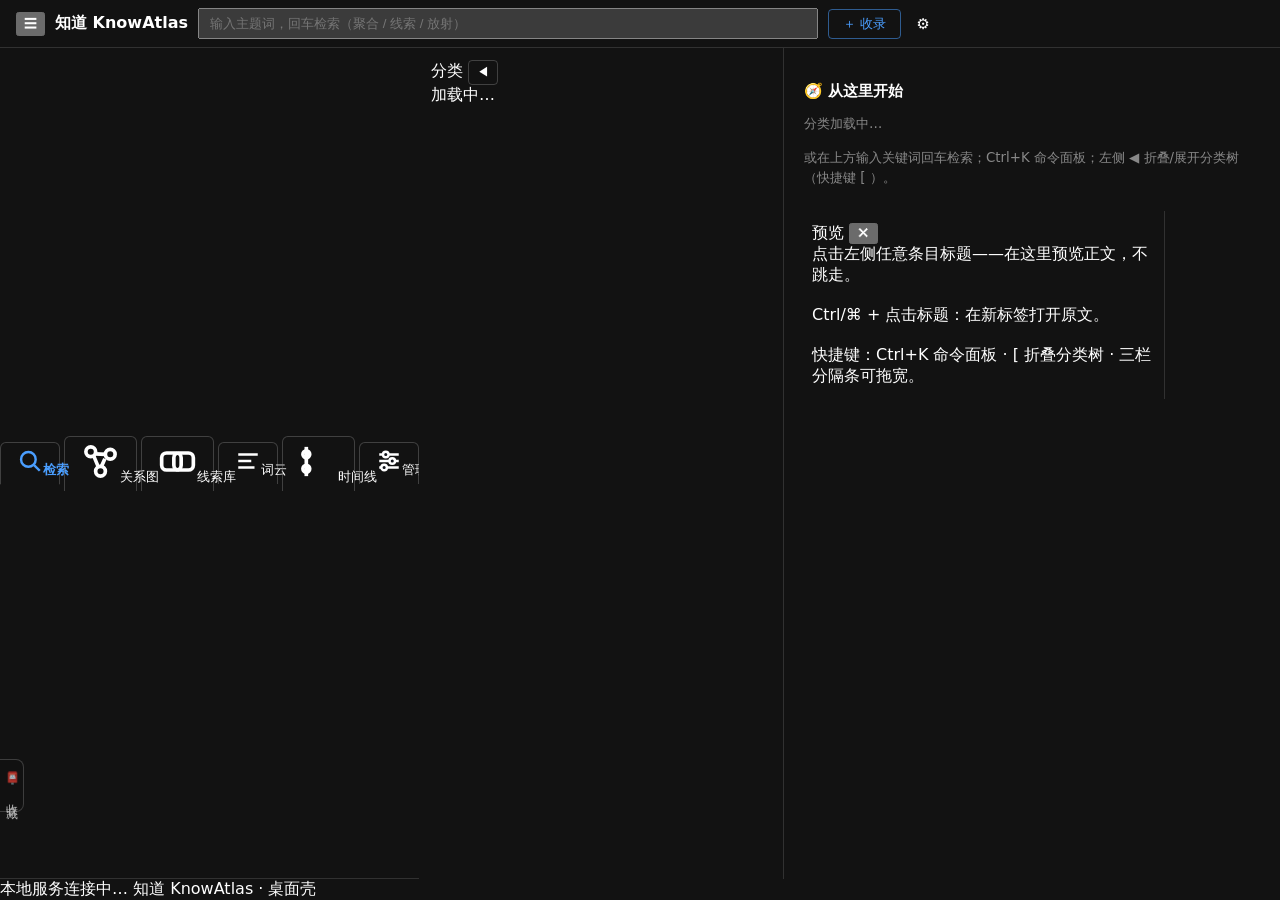
==== commit 62a2af0d: "批 98：移动端响应式（820px 断点）+ PWA 壳（manifest/SW/图标/离线只读） - 三页补 viewport / theme-color / manifest / 图标；compo" ====
--- a/src/knowatlas/web/static/index.html
+++ b/src/knowatlas/web/static/index.html
@@ -2,7 +2,17 @@
 <html lang="zh-CN">
 <head>
 <meta charset="utf-8">
+<meta name="viewport" content="width=device-width, initial-scale=1, viewport-fit=cover">
 <title>知道 KnowAtlas</title>
+<!-- PWA 壳（批 98）：添加到主屏 + 独立窗口；SW 只在安全上下文注册（见页尾脚本） -->
+<link rel="manifest" href="/manifest.webmanifest">
+<meta name="theme-color" content="#12151C">
+<link rel="icon" href="/favicon.ico" sizes="any">
+<link rel="icon" type="image/png" href="/icon-192.png">
+<link rel="apple-touch-icon" href="/apple-touch-icon.png">
+<meta name="apple-mobile-web-app-capable" content="yes">
+<meta name="apple-mobile-web-app-status-bar-style" content="black-translucent">
+<meta name="apple-mobile-web-app-title" content="知道">
 <style>
   :root { color-scheme: dark; }
   body { font-family: system-ui, "Microsoft YaHei", sans-serif; margin: 0;
@@ -101,12 +111,25 @@
   .sig-host { color: #8d5aa8; border-color: #8d5aa866; }
   .set-excerpt { font-size: 12px; color: #888; margin: 2px 0 8px; }
   .set-note { display: block; margin-bottom: 6px; }
-  /* 分类浏览集分组切换条（批次 72 ①） */
-  .cat-agg-bar { display: flex; align-items: center; gap: 10px; margin-bottom: 6px; }
+  /* 检索降级/故障提示条（2026-10-28 变更工单-检索降级与嵌入失败处理）：
+     语义通道不可用或接口非 2xx 时必须可见，不再静默丢结果 */
+  .wb-note { font-size: 12px; line-height: 1.6; color: var(--warning);
+             border-left: 3px solid var(--warning); background: #ffffff08;
+             padding: 4px 8px; margin: 0 0 8px; border-radius: 4px; }
+  /* 分类浏览集分组切换条（批次 72 ①；R14 扩成三态模式条） */
+  .cat-agg-bar { display: flex; align-items: center; gap: 10px; margin-bottom: 6px;
+                 flex-wrap: wrap; }
   .cat-agg-bar button { cursor: pointer; font-size: 12px; color: #4a9eff;
                         background: none; border: 1px solid #4a9eff55;
                         border-radius: 4px; padding: 1px 8px; }
+  .cat-agg-bar button.on { background: #4a9eff22; border-color: #4a9eff; color: #dbe9ff; }
+  .cat-agg-bar .cat-modes { display: inline-flex; gap: 6px; }
   .cat-agg-bar .set-note { margin-bottom: 0; }
+  /* 主题行（R13 检索 tab / R14 分类页共用） */
+  .topic-row { border: 1px solid #8883; border-radius: 6px; padding: 4px 8px;
+               margin: 6px 0; background: #ffffff05; }
+  .topic-row > summary { cursor: pointer; line-height: 1.8; }
+  .topic-row > div { padding: 4px 0 2px 8px; }
   .badge { display: inline-block; font-size: 11px; border: 1px solid #8886;
            border-radius: 4px; padding: 0 4px; margin-left: 6px; color: #888; }
   .cat-chip { display: inline-block; font-size: 11px; color: #4a9eff;
@@ -223,6 +246,7 @@
 </head>
 <body>
 <header id="topbar">
+  <button id="side-toggle" class="m-only" title="分类树" aria-label="打开分类树">☰</button>
   <span class="tb-drag pywebview-drag-region" id="brand">知道 KnowAtlas</span>
   <input id="search" placeholder="输入主题词，回车检索（聚合 / 线索 / 放射）" autocomplete="off">
   <button id="ingest-btn" title="同 kadd：抓正文 → 归类 → 索引">＋ 收录</button>
@@ -235,6 +259,7 @@
     </div>
   </details>
   <span class="tb-drag tb-spacer pywebview-drag-region"></span>
+  <span id="offline-badge" class="offline-badge" hidden title="离线：可读已缓存内容，写操作需要联网">离线只读</span>
   <span class="win-ctrls" id="win-ctrls" hidden>
     <button class="wc-btn" id="wc-min" title="最小化">
       <svg width="11" height="11" viewBox="0 0 12 12"><path d="M1 6h10" stroke="currentColor" stroke-width="1"/></svg>
@@ -263,6 +288,7 @@
   </div>
   <div id="tree">加载中…</div>
 </aside>
+<div id="side-mask" hidden></div>
 <div class="col-split" id="side-split" title="拖动调整分类树宽度"></div>
 <main>
   <section id="view-search" class="view view-split">
@@ -601,8 +627,9 @@
   open.hidden = !openHref;
   // 脑图大纲树（批次 91）：emmx 整图条目站内树形浏览——读 .emmx 重建树，
   // 不再依赖外部 MindMaster；拉取失败（文件缺失/降级条目）静默回落正文预览。
+  // 9.x 整图 `#map`；14.x 二进制页条目一页一条 `#page`/`#page-1`（后端只回该页）。
   const mtree = document.getElementById("pv-mtree");
-  if (d.source_type === "emmx" && (d.locator || "").includes("#map")) {
+  if (d.source_type === "emmx" && /#(map|page)/.test(d.locator || "")) {
     const r2 = await fetch(`/api/entries/${id}/emmx_tree`);
     if (r2.ok) {
       const t = await r2.json();
@@ -1024,9 +1051,10 @@
   if (res.error) { ka.toast("失败：" + res.error.message, "error"); return; }
   refreshCurrent ? refreshCurrent() : loadTree();
 }
-function renderEntries(list) {
+function renderEntries(list, prefixHtml = "") {
   const box = document.getElementById("hits");
-  box.innerHTML = list.length ? list.map(entryHTML).join("") : "<small>该分类下暂无条目。</small>";
+  box.innerHTML = prefixHtml
+    + (list.length ? list.map(entryHTML).join("") : "<small>该分类下暂无条目。</small>");
   bindEntryButtons();
 }
 
@@ -1038,6 +1066,7 @@
   const data = await (await fetch(`/api/categories/${catId}/entries`)).json();
   if (data.error) { ka.toast(data.error.message, "error"); return; }
   catEntries = data.entries;
+  catTopics = null;   // R14：换分类/刷新即重取主题（服务端 300 s 缓存兜住重算成本）
   const crumb = document.getElementById("crumb");
   const parts = (data.paths[0] || "").split("/");
   crumb.innerHTML = parts.map((p, i) =>
@@ -1052,19 +1081,61 @@
   else if (curView === "timeline") renderTimelineTab();
 }
 
-// ---- 分类浏览集分组（批次 72 ①，用户四问裁决：点左树分类右侧按知识集聚合） ----
-// 复用批次 60 GET /api/sets/group 查询期聚合（语义贪心聚类 / 主分类+同host 结构
-// 聚合，组头 = 成员自身信号禁发明命名），分类视图接入而非新造。>5 条自动聚合，
-// 可切平铺（localStorage 记忆，58 批折叠纪律同款）；聚合失败/不成组平铺兜底。
+// ---- 分类浏览呈现模式（批次 72 ① → R14 三态：平铺 / 按集分组 / 按主题） ----
+// 按集分组复用批次 60 GET /api/sets/group（条目级语义聚类 / 主分类+同host 结构
+// 聚合，组头 = 成员自身信号禁发明命名）；按主题复用 R13 GET /api/graph/topics
+// ?category_id=（点级 0.72 归簇 + 0.85 合并，组头 = 成员共享词禁发明命名）。
+// 三态存 localStorage（knowatlas.catMode），旧键 knowatlas.catGrouped 兼容读取；
+// 聚合失败/不成组一律平铺兜底（返工纪律：降级不能变成空白）。
 let catEntries = [];    // 当前分类全量条目（filter 在其上过滤）
-let catGrouped = localStorage.getItem("knowatlas.catGrouped") !== "0";
 let _catViewToken = 0;  // 令牌：连续切换分类/筛选时只认最新响应（防迟到覆盖）
+const CAT_MODES = [["flat", "📄 平铺"], ["set", "📐 按集分组"], ["topic", "🧠 按主题"]];
+const CAT_MODE_TITLE = {
+  flat: "平铺列表（按当前排序逐条列出）",
+  set: "按「知识集」聚合：条目级语义聚类 / 主分类+同站点（组头 = 条目自身信号）",
+  topic: "按「知识主题」聚合：分类子树内点级聚类（首次约 3–7 秒，之后走服务端缓存）",
+};
+let catMode = (() => {
+  const m = localStorage.getItem("knowatlas.catMode");
+  if (m === "flat" || m === "set" || m === "topic") return m;
+  return localStorage.getItem("knowatlas.catGrouped") === "0" ? "flat" : "set";
+})();
+let catTopics = null;   // { key, data } —— 换分类即失效（key = 分类 id）
+
+function catBarHtml(note) {
+  const btns = CAT_MODES.map(([m, label]) =>
+    `<button data-cmode="${m}"${m === catMode ? ' class="on"' : ""}`
+    + ` title="${CAT_MODE_TITLE[m]}">${label}</button>`).join("");
+  return `<div class="cat-agg-bar"><span class="cat-modes">${btns}</span>`
+    + (note ? `<small class="set-note">${note}</small>` : "") + `</div>`;
+}
+
+function bindCatBar(box) {
+  box.querySelectorAll("[data-cmode]").forEach(b => b.onclick = () => {
+    if (catMode === b.dataset.cmode) return;
+    catMode = b.dataset.cmode;
+    localStorage.setItem("knowatlas.catMode", catMode);
+    renderCategoryView();
+  });
+}
+
+// 主题模式在分类点域内聚簇，端点只吃 category_id —— 来源筛选置灰并说明，
+// 不做「静默忽略」（用户点过筛选却看到没筛的结果，比不能用更糟）。
+function syncCatFilter() {
+  const f = document.getElementById("filter");
+  const off = catMode === "topic";
+  f.disabled = off;
+  f.title = off ? "主题模式按分类点域聚合，来源筛选不适用" : "";
+  f.style.opacity = off ? ".45" : "";
+}
 
 async function renderCategoryView() {
   const tk = ++_catViewToken;
   const fv = document.getElementById("filter").value;
   const list = fv ? catEntries.filter(x => x.source_type === fv) : catEntries;
-  if (catGrouped && list.length > 5) {
+  syncCatFilter();
+  if (catMode === "topic") { await renderCategoryTopics(tk); return; }
+  if (catMode === "set" && list.length > 5) {
     const box = document.getElementById("hits");
     box.innerHTML = "<small>聚合中…</small>";
     try {
@@ -1073,18 +1144,22 @@
       if (tk !== _catViewToken) return;   // 迟到响应丢弃
       if (g.groups && g.groups.length) { renderCategoryGrouped(box, g, list); return; }
     } catch (e) { /* 聚合不可用 → 平铺兜底 */ }
-  }
-  renderEntries(list);
-  addCatGroupToggle();   // 平铺态给切回分组入口（条目多时才有意义）
+    if (tk !== _catViewToken) return;
+  }
+  renderCategoryFlat(list);
+}
+
+function renderCategoryFlat(list) {
+  renderEntries(list, catBarHtml(`共 ${catEntries.length} 条`
+    + (list.length !== catEntries.length ? `（当前筛选 ${list.length} 条）` : "")));
+  bindCatBar(document.getElementById("hits"));
 }
 
 function renderCategoryGrouped(box, g, list) {
   const byId = new Map(list.map(x => [x.id, x]));
   const toCard = x => byId.get(x.id) || x;   // _row 精简形态，缺的字段回退原条目
   const note = g.mode === "semantic" ? "语义聚类（sim 通道，阈值 0.72）" : "主分类 + 同站点";
-  let html = `<div class="cat-agg-bar"><small class="set-note">按「知识集」分组`
-    + `（${note}；组头 = 成员自身信号，非人工命名）</small>`
-    + `<button id="cat-flat-btn" title="切回平铺列表">📄 平铺</button></div>`;
+  let html = catBarHtml(`按「知识集」分组（${note}；组头 = 成员自身信号，非人工命名）`);
   for (const gr of g.groups) {
     html += `<div class="set-group"><div class="set-head">`
       + gr.signals.map(s =>
@@ -1100,27 +1175,66 @@
       + `<span class="badge">${g.singles.length} 条</span></div>`
       + g.singles.map(toCard).map(entryHTML).join("") + `</div>`;
   box.innerHTML = html;
-  const fb = document.getElementById("cat-flat-btn");
-  if (fb) fb.onclick = () => {
-    catGrouped = false;
-    localStorage.setItem("knowatlas.catGrouped", "0");
-    renderCategoryView();
-  };
+  bindCatBar(box);
   bindEntryButtons();
 }
 
-function addCatGroupToggle() {
-  if (catEntries.length <= 5) return;
+// ---- 主题行渲染（R13 检索 tab / R14 分类页共用，避免两处漂移）----
+function topicPointCard(p) {
+  const src = (p.sources || [])[0];
+  return `<div class="pt-card"><div style="line-height:1.6">`
+    + `${_escHtml((p.text || p.summary || "").slice(0, 200))}</div>`
+    + (src ? `<small style="opacity:.6">溯源：<a href="#" class="pt-open" data-eid="${src.entry_id}">`
+      + `${_escHtml(src.title || src.entry_id)}</a></small>` : "")
+    + `</div>`;
+}
+
+function topicRowsHtml(topics) {
+  return topics.map(t => `<details class="topic-row"><summary>`
+    + `<b>${_escHtml(t.name)}</b> <span class="badge">${t.size} 点</span>`
+    + (t.merged > 1 ? `<span class="badge">并 ${t.merged} 簇</span>` : "")
+    + `<small style="opacity:.6"> · 溯源 ${t.sources_count} 条目</small>`
+    + `</summary><div>${(t.points || []).map(topicPointCard).join("")}</div></details>`).join("");
+}
+
+function bindTopicOpen(box) {
+  box.querySelectorAll(".pt-open").forEach(a => a.onclick = e => {
+    e.preventDefault();
+    openPreview(a.dataset.eid);
+  });
+}
+
+async function renderCategoryTopics(tk) {
   const box = document.getElementById("hits");
-  const bar = document.createElement("div");
-  bar.className = "cat-agg-bar";
-  bar.innerHTML = `<button id="cat-group-btn" title="按知识集聚合呈现（组头 = 成员自身信号，非人工命名）">📐 按集分组</button>`;
-  box.prepend(bar);
-  bar.querySelector("#cat-group-btn").onclick = () => {
-    catGrouped = true;
-    localStorage.setItem("knowatlas.catGrouped", "1");
-    renderCategoryView();
-  };
+  const note = "按「知识主题」聚合（点级 0.72 归簇 + 0.85 合并；组头 = 成员共享词，非人工命名）";
+  const draw = html => { box.innerHTML = html; bindCatBar(box); };
+  if (!currentCat) { draw(catBarHtml(note) + "<small>请先在左侧选择分类。</small>"); return; }
+  if (!catTopics || catTopics.key !== currentCat) {
+    draw(catBarHtml(note) + "<small>聚合中…（大分类首次约 3–7 秒，之后走缓存）</small>");
+    try {
+      catTopics = { key: currentCat, data: await (await fetch("/api/graph/topics?category_id="
+        + encodeURIComponent(currentCat) + "&limit=40")).json() };
+    } catch (e) {
+      if (tk !== _catViewToken) return;
+      draw(catBarHtml(note) + "<small>主题聚合失败（接口不可用）。</small>");
+      return;
+    }
+  }
+  if (tk !== _catViewToken) return;   // 迟到响应丢弃
+  const d = catTopics.data || {}, sc = d.scope || {}, topics = d.topics || [];
+  if (!topics.length) {
+    draw(catBarHtml(note) + `<small>${_escHtml(d.note || "该分类下知识点太少，聚不出主题（至少 2 个语义相近的点）。")}</small>`);
+    return;
+  }
+  const head = `${catEntries.length} 条目 → <b>${sc.points ?? d.vectors ?? 0}</b> 点 → `
+    + `<b>${topics.length}</b> 个主题`
+    + (d.total > topics.length ? `（共 ${d.total} 个，按点数取前 ${topics.length}）` : "")
+    + ` <span style="opacity:.55">· 阈值 ${d.threshold}，合并 ${d.merge_threshold}`
+    + `，落单 ${d.singles} 点</span>`;
+  draw(catBarHtml(note)
+    + `<div style="font-size:13px;margin:4px 0 8px">${head}</div>`
+    + topicRowsHtml(topics));
+  bindTopicOpen(box);
 }
 
 // ---- 手动收录（第四十二批引入，第五十九批上移顶栏对话框）----
@@ -1206,7 +1320,8 @@
 // 去重合并，三视图共享同一份结果：聚合结果（带关联解释；命中多时按知识集
 // 分组展示，第六十批）/ 线索（命中条目所属线索聚合） / 放射（焦点邻域持续下钻）。
 const wb = { q: "", merged: [], tab: "agg", focusId: null,
-             groups: null, singles: null, gmode: "" };
+             groups: null, singles: null, gmode: "", topics: null,
+             fails: [], embedNote: "" };
 
 function chLabel(ch) {
   if (ch.startsWith("cocategory:")) return "同分类:" + ch.slice(11);
@@ -1223,20 +1338,34 @@
   showView("search");
   wb.q = q; wb.focusId = null; wb.tab = "agg";
   wb.groups = null; wb.singles = null; wb.gmode = ""; wb.points = null;
+  wb.topics = null;                       // R13：换关键词重新聚主题
+  wb.fails = []; wb.embedNote = "";
   const box = document.getElementById("hits");
   box.innerHTML = "<small>聚合中…</small>";
-  const [fts, rec, hyb] = await Promise.all([
-    fetch("/api/search?q=" + encodeURIComponent(q)).then(r => r.json())
-      .catch(() => ({ hits: [] })),
-    fetch("/api/recall", { method: "POST",
+  // 三通道各自兜底：非 2xx 记进 wb.fails（原先 r.json() 直接抛错被 catch 吞成
+  // 「无命中」，500 时用户看到的是「检索没结果」而不是「检索坏了」——2026-10-28 修）
+  const jfetch = async (url, opts) => {
+    try {
+      const r = await fetch(url, opts);
+      if (!r.ok) return { data: null, err: "HTTP " + r.status };
+      return { data: await r.json(), err: "" };
+    } catch (e) { return { data: null, err: "请求失败" }; }
+  };
+  const [ftsR, recR, hybR] = await Promise.all([
+    jfetch("/api/search?q=" + encodeURIComponent(q)),
+    jfetch("/api/recall", { method: "POST",
         headers: { "Content-Type": "application/json" },
-        body: JSON.stringify({ topic: q, limit: 60 }) }).then(r => r.json())
-      .catch(() => ({ hits: [] })),
+        body: JSON.stringify({ topic: q, limit: 60 }) }),
     // sim 通道（第六十批）：混合检索的语义命中并入合并结果（向量侧
     // reasons=sim:<余弦>；embedding 未启用时该路响应降级 fts，无新信息）
-    fetch("/api/search?mode=hybrid&q=" + encodeURIComponent(q)).then(r => r.json())
-      .catch(() => ({ hits: [] })),
+    jfetch("/api/search?mode=hybrid&q=" + encodeURIComponent(q)),
   ]);
+  const fts = ftsR.data || { hits: [] }, rec = recR.data || { hits: [] },
+        hyb = hybR.data || { hits: [] };
+  if (ftsR.err) wb.fails.push("全文/知识点 " + ftsR.err);
+  if (hybR.err) wb.fails.push("语义 " + hybR.err);
+  if (recR.err) wb.fails.push("召回 " + recR.err);
+  wb.embedNote = (fts && fts.embed_note) || (hyb && hyb.embed_note) || "";
   const map = new Map();
   for (const h of (fts.hits || []))
     map.set(h.entry_id, { id: h.entry_id, title: h.title, locator: h.locator,
@@ -1289,7 +1418,7 @@
 
 function renderWorkbench() {
   const box = document.getElementById("hits");
-  const tabs = [["agg", `聚合结果 ${wb.merged.length}`], ["threads", "线索"], ["radiate", "放射"]];
+  const tabs = [["agg", `聚合结果 ${wb.merged.length}`], ["topics", "主题"], ["threads", "线索"], ["radiate", "放射"]];
   box.innerHTML =
     `<div id="wb-tabs">` + tabs.map(([k, label]) =>
       `<button class="wb-tab${wb.tab === k ? " on" : ""}" data-tab="${k}">${label}</button>`).join("")
@@ -1308,8 +1437,43 @@
     openThread(res.id);  // 页签内打开线索库（不再整页跳转）
   };
   if (wb.tab === "agg") renderAggTab();
+  else if (wb.tab === "topics") renderTopicsTab();
   else if (wb.tab === "threads") renderThreadsTab();
   else renderRadiateTab();
+}
+
+// ---- 主题 tab（R13，2026-10-27 工单 变更工单-2026-10-27-主题命名补词与检索聚合.md）----
+// 检索词 → /api/graph/topics?q= 只在这些命中点里聚类（0.72 归簇 + 0.85 归并），
+// 主题行展开看成员点，「溯源」走既有 openPreview。数据懒加载、换词即失效。
+async function renderTopicsTab() {
+  const body = document.getElementById("wb-body");
+  if (!body) return;
+  if (!wb.topics) {
+    body.innerHTML = "<small>按主题聚合命中知识点…</small>";
+    try {
+      wb.topics = await (await fetch("/api/graph/topics?q="
+        + encodeURIComponent(wb.q) + "&limit=30")).json();
+    } catch (e) {
+      body.innerHTML = "<small>主题聚合失败（接口不可用）。</small>";
+      return;
+    }
+  }
+  const box = document.getElementById("wb-body");
+  if (!box) return;
+  const d = wb.topics || {};
+  const sc = d.scope || {};
+  const topics = d.topics || [];
+  if (!topics.length) {
+    box.innerHTML = `<small>${_escHtml(d.note || "命中点太少，聚不出主题（至少 2 个语义相近的知识点）。")}</small>`;
+    return;
+  }
+  const head = `命中 <b>${sc.points ?? 0}</b> 个知识点 → 聚合出 <b>${topics.length}</b> 个主题`
+    + (d.total > topics.length ? `（共 ${d.total} 个，按点数取前 ${topics.length}）` : "")
+    + ` <span style="opacity:.55">· 阈值 ${d.threshold}，合并 ${d.merge_threshold}`
+    + `，落单 ${d.singles} 点</span>`;
+  box.innerHTML = `<div style="font-size:13px;margin:4px 0 8px">${head}</div>`
+    + topicRowsHtml(topics);   // R14：与分类页「按主题看」共用同一份行渲染
+  bindTopicOpen(box);
 }
 
 // ---- 词云视图（第四十三批：scoped cloud 三态词元） ----
@@ -1519,13 +1683,25 @@
                     category: "成员共享分类（组内每条都挂接）",
                     host: "成员共享站点（组内每条同源）" };
 
+// 检索降级/故障提示（2026-10-28）：语义通道不可用、某通道非 2xx 时置顶一条黄条。
+// 没有它，「500 → 空结果」与「真无命中」在界面上长得一模一样。
+function _wbNoticeHtml() {
+  const parts = [];
+  if (wb.embedNote) parts.push("⚠ " + _escHtml(wb.embedNote));
+  if (wb.fails && wb.fails.length)
+    parts.push("⚠ 检索接口异常：" + _escHtml(wb.fails.join("、")) + "（已用其余通道结果）");
+  return parts.length ? `<div class="wb-note">${parts.join("<br>")}</div>` : "";
+}
+
 function renderAggTab() {
   const body = document.getElementById("wb-body");
   if (!wb.merged.length && !(wb.points && wb.points.length)) {
-    body.innerHTML = "<small>无命中——换个关键词试试（聚合 = 全文检索 ∪ 语义相似 ∪ 主题多路召回）。</small>";
+    body.innerHTML = _wbNoticeHtml() + (wb.fails && wb.fails.length
+      ? "<small>检索接口不可用，暂无可显示结果——稍后重试（服务端日志 temp/serve.err.log）。</small>"
+      : "<small>无命中——换个关键词试试（聚合 = 全文检索 ∪ 语义相似 ∪ 主题多路召回）。</small>");
     return;
   }
-  let html = "";
+  let html = _wbNoticeHtml();
   // 知识点主通道（批次 86，用户裁决「检索出来的应该是具体的知识点，而不是文件
   // 标题」）：点卡片置顶——点摘要 + 来源条目 chips（点击进预览面板溯源）；
   // 条目结果降为补充（文件维度找同观点全部出处时仍有用）。
@@ -2007,14 +2183,72 @@
   });
 }
 
+// ---- 任务卡片（2026-10-28，工单《任务视图 API》）：上一轮巡检/老化的时间·耗时·条数·错误 ----
+// 数据来自 GET /api/tasks（runs 表按 kind 聚合）；试跑与未完成必须显式标记，
+// 否则「没跑完」和「只试了计划」都会被看成上一轮实跑的结果。
+const TASK_LABEL = {
+  kauto: "入库巡检", kaging: "老化", kpoints: "抽点", kinit: "建库", kadd: "收录",
+  kerrata: "勘误", expand: "扩展", kcheck: "体检", ktest: "回归",
+  sync_full: "全量同步", sync_incremental: "增量同步",
+};
+// 每类任务的「本轮条数」白名单（键名来自 runs.stats）；表外的 kind 退化为只显示错误数，
+// 后端新增任务类型时卡片不会空白。
+const TASK_COUNTS = {
+  kauto: [["激活", "activated"], ["拒绝", "rejected"], ["抓正文", "fetched"],
+          ["管道", "pipeline"], ["KPE", "kpe"], ["新点", "points_created"], ["跳过", "skipped"]],
+  kaging: [["候选", "candidates"], ["版本淘汰", "version_stale"], ["版本保留", "retired_keep"],
+           ["待判", "unjudged"]],
+  kpoints: [["处理", "processed"], ["分块", "chunked"], ["新点", "points_created"],
+            ["闸门", "gate_blocked"]],
+};
+
+function _taskTimeText(iso) {
+  return iso ? String(iso).replace("T", " ").slice(0, 16) : "—";
+}
+
+function _taskDurText(sec) {
+  if (sec === null || sec === undefined) return "—";
+  const s = Number(sec);
+  if (!Number.isFinite(s)) return "—";
+  if (s < 90) return `${Math.round(s)} 秒`;
+  if (s < 5400) return `${Math.round(s / 60)} 分`;
+  return `${(s / 3600).toFixed(1)} 小时`;
+}
+
+function _taskCard(data) {
+  const kinds = (data && data.kinds) || [];
+  if (!kinds.length) return "<small>还没有任务记录（跑一次 ksync / kauto 后可见）。</small>";
+  return kinds.map(k => {
+    const last = k.last || {};
+    const st = last.stats || {};
+    const nums = (TASK_COUNTS[k.kind] || [])
+      .filter(([, key]) => st[key] !== undefined && st[key] !== null)
+      .map(([label, key]) => `${label} ${st[key]}`);
+    const flags = [];
+    if (last.dry_run) flags.push(`<span class="badge" title="dry-run：只出计划，未写数据">试跑</span>`);
+    // 未完成按「该类历史上有几轮没跑完」计：最新一轮跑完了，旧的中断轮次也不能静默
+    if (k.unfinished) flags.push(`<span class="badge" title="finished_at 为空：进程被中断或仍在跑（含历史轮次）">未完成 ${k.unfinished}</span>`);
+    const errs = Number(st.errors || 0);
+    if (errs > 0) flags.push(`<span class="badge" title="本轮错误数（明细见日志与 task_log）">错误 ${errs}</span>`);
+    return `<div style="margin:3px 0">`
+      + `<b>${TASK_LABEL[k.kind] || k.kind}</b> `
+      + `<span class="badge" title="${String(last.started_at || "").replace(/"/g, "&quot;")}">${_taskTimeText(last.started_at)}</span> `
+      + `<span class="badge">耗时 ${_taskDurText(last.duration_s)}</span> `
+      + (nums.length ? `<span class="badge">${nums.join(" · ")}</span> ` : "")
+      + flags.join(" ")
+      + ` <small style="color:#888">共 ${k.runs} 轮</small></div>`;
+  }).join("");
+}
+
 async function mgmtData() {
   refreshCurrent = () => mgmtShow("data");
-  _mgmtDesc().textContent = "采集 / 清理入口与各源配置状态（改配置：config/knowatlas.toml）。";
+  _mgmtDesc().textContent = "采集 / 清理入口、各源配置状态与上一轮任务（改配置：config/knowatlas.toml）。";
   const body = _mgmtBody();
   body.innerHTML = "<small>载入中…</small>";
-  const [src, stats] = await Promise.all([
+  const [src, stats, tasks] = await Promise.all([
     fetch("/api/sources").then(r => r.json()).catch(() => ({ sources: [] })),
     fetch("/api/stats").then(r => r.json()).catch(() => ({})),
+    fetch("/api/tasks").then(r => r.json()).catch(() => ({})),
   ]);
   const bs = stats.by_source || {};
   let html = `<div style="margin:4px 0 14px"><button id="open-ingest" style="cursor:pointer;padding:6px 14px">＋ 收录网页</button>`
@@ -2027,12 +2261,8 @@
     + (stats.archived !== undefined ? ` <span class="badge">归档 ${stats.archived}</span>` : "")
     + (stats.contents !== undefined ? ` <span class="badge">正文块 ${stats.contents}</span>` : "")
     + `</div>`;
-  const runs = stats.recent_runs || [];
-  if (runs.length) {
-    html += `<div class="wb-channel">最近任务</div><div style="margin-bottom:12px">`
-      + runs.map(r => `<span class="badge" title="${(r.started_at || "").replace(/"/g, "&quot;")}">${r.kind || "?"}</span>`).join(" ")
-      + `</div>`;
-  }
+  html += `<div class="wb-channel">任务</div><div style="margin-bottom:12px">`
+    + _taskCard(tasks) + `</div>`;
   html += `<div class="wb-channel">源配置状态</div><div>`
     + (src.sources || []).map(s =>
         `<span class="badge" style="${s.configured ? "" : "opacity:.55"}" title="config [sources.${s.name}] ${s.configured ? "已配置" : "未配置"}">${s.label} ${s.configured ? "✓" : "—"}</span>`).join(" ")
@@ -2158,6 +2388,36 @@
 }
 refreshStatus();
 
+// ---- 批 98：移动端抽屉 / 离线徽标 / PWA 壳注册（纯显示层，无业务副作用）----
+const _mob = window.matchMedia("(max-width: 820px)");
+function _sideDrawer(open) {
+  document.body.classList.toggle("side-open", open);
+  document.getElementById("side-mask").hidden = !open;
+}
+document.getElementById("side-toggle").onclick = () =>
+  _sideDrawer(!document.body.classList.contains("side-open"));
+document.getElementById("side-mask").onclick = () => _sideDrawer(false);
+// 手机上点分类/条目后自动收起抽屉（否则遮住结果）；分类节点的悬停操作区不触发
+document.getElementById("tree").addEventListener("click", (e) => {
+  if (_mob.matches && !e.target.closest(".ops")) _sideDrawer(false);
+});
+_mob.addEventListener("change", () => _sideDrawer(false));
+
+(function offlineBadge() {
+  const badge = document.getElementById("offline-badge");
+  if (!badge) return;
+  const sync = () => { badge.hidden = navigator.onLine; };
+  addEventListener("online", sync);
+  addEventListener("offline", sync);
+  sync();
+})();
+
+// Service Worker 只在安全上下文（localhost / https）注册：手机经
+// http://<内网 IP> 访问时浏览器直接拒绝，这里静默跳过——manifest 仍可添加到主屏。
+if ("serviceWorker" in navigator && window.isSecureContext) {
+  addEventListener("load", () => { navigator.serviceWorker.register("/sw.js").catch(() => {}); });
+}
+
 // ---- 批次 106：页面新鲜度自检 ----
 // 症状：后端改了 index.html，浏览器（或桌面壳）端着旧 DOM，用户「看不到修复」，
 // 而服务端抓取明明是新的。做法两条：
@@ -2196,7 +2456,8 @@
   document.getElementById("preview-panel").hidden = hide;
   document.getElementById("pv-split").hidden = hide;
   document.getElementById("pv-restore").hidden = !hide;
-  localStorage.setItem("knowatlas-preview", hide ? "hide" : "show");
+  // 手机上预览是浮层（点条目即覆盖、✕ 关闭），属临时动作，不覆盖桌面端常驻偏好（批 98）
+  if (!_mob.matches) localStorage.setItem("knowatlas-preview", hide ? "hide" : "show");
 }
 (function () {
   const clamp = (v, lo, hi) => Math.min(hi, Math.max(lo, v));
@@ -2209,7 +2470,7 @@
     document.querySelector("#layout aside").style.width = sideW + "px";
   document.getElementById("pv-close").onclick = () => pvApply(true);
   document.getElementById("pv-restore").onclick = () => pvApply(false);
-  pvApply(localStorage.getItem("knowatlas-preview") === "hide");
+  pvApply(_mob.matches ? true : localStorage.getItem("knowatlas-preview") === "hide");
 })();
 
 // 三栏宽拖拽：树栏/预览栏均可拖分隔条调整，宽度记 localStorage。拖拽期间
